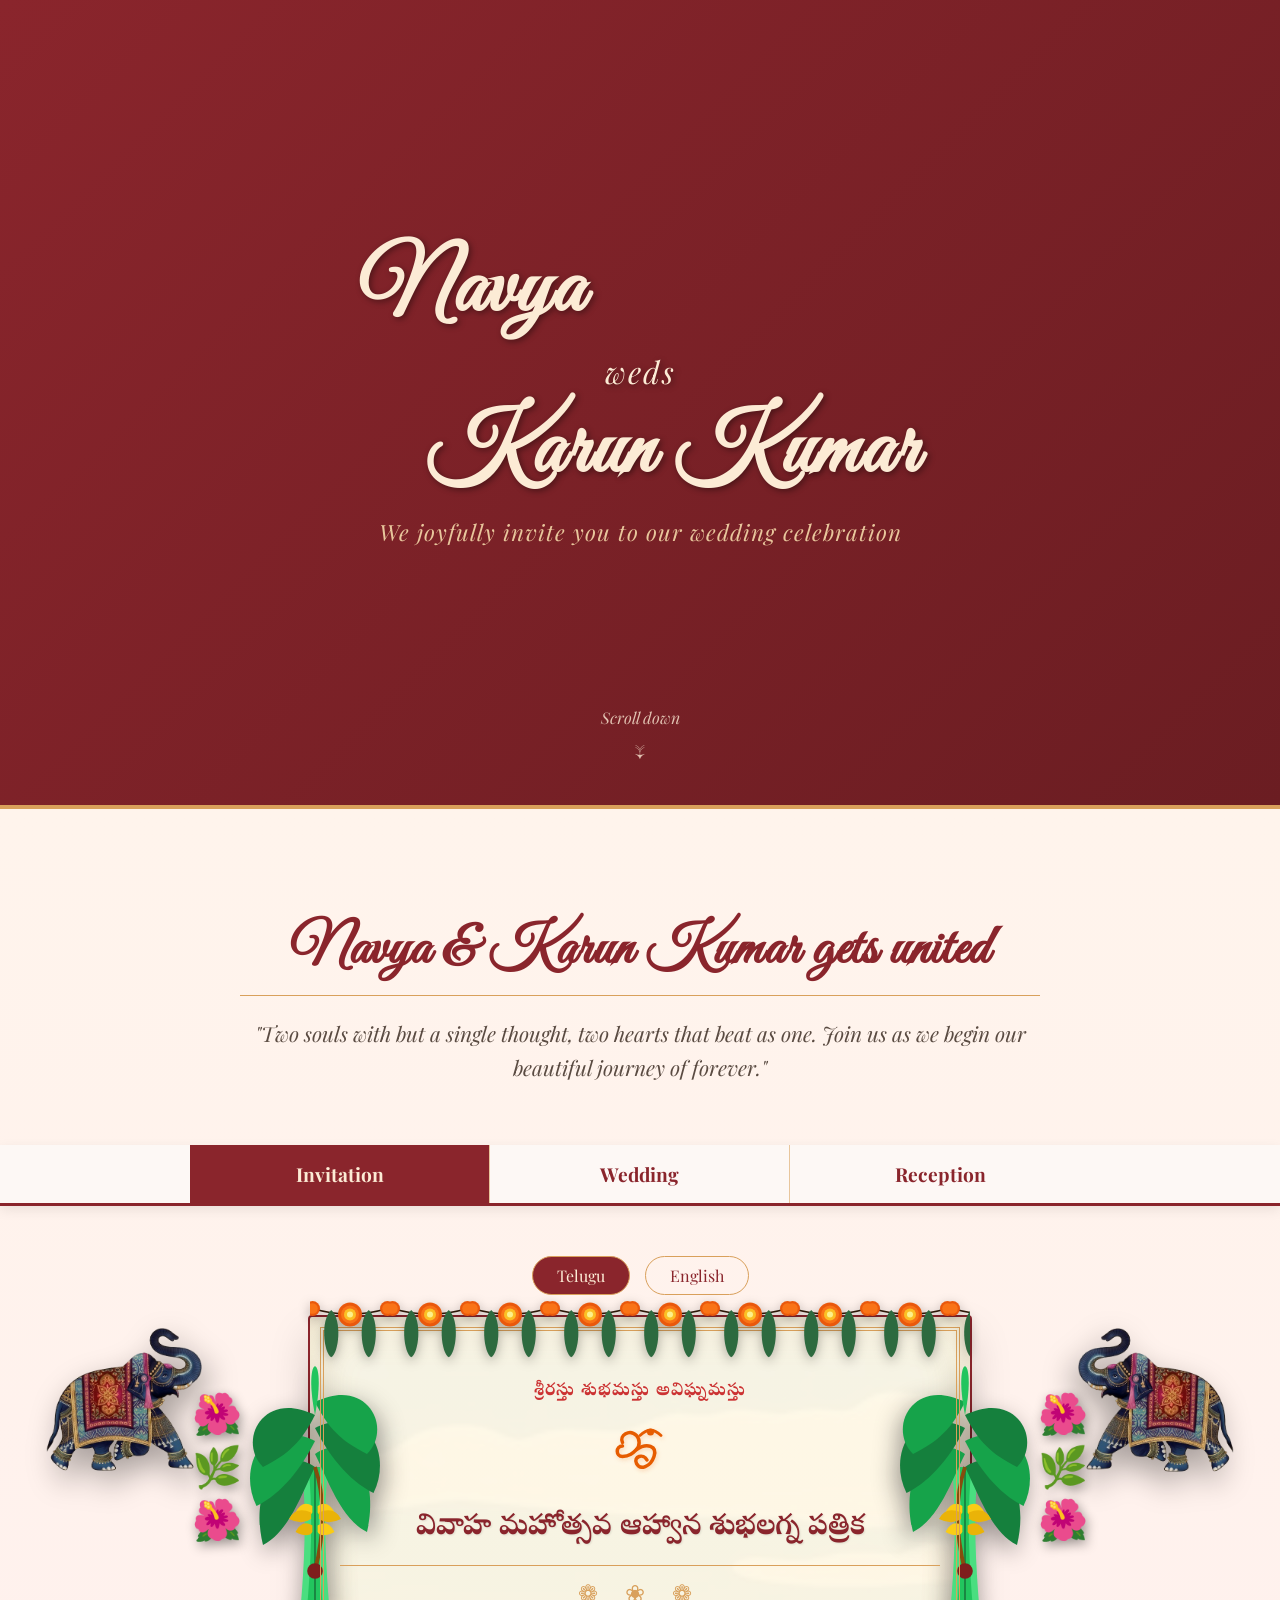
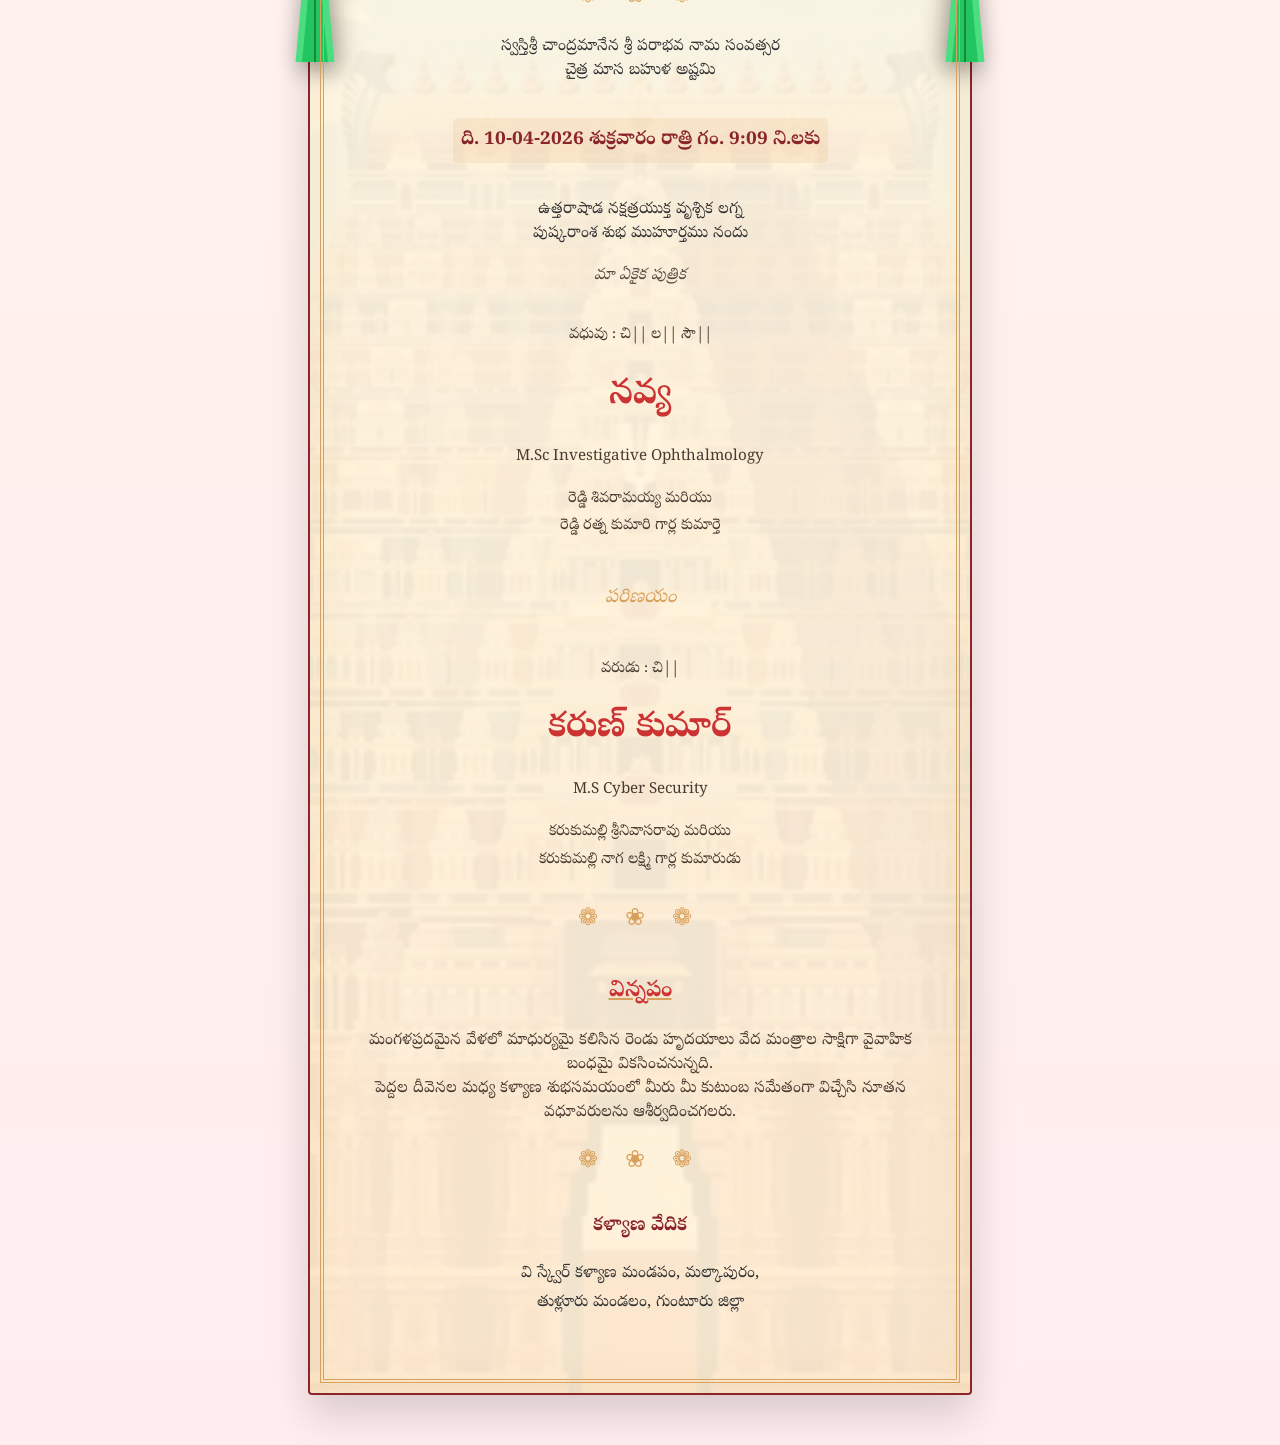
==== frontend/index.html @ eb4d1f3b "added design" ====
<!DOCTYPE html>
<html lang="en">
<head>
    <meta charset="UTF-8">
    <meta name="viewport" content="width=device-width, initial-scale=1.0">
    <title>Navya weds Karun Kumar</title>
    <!-- Importing an elegant font for the wedding theme -->
    <link href="https://fonts.googleapis.com/css2?family=Great+Vibes&family=Playfair+Display:ital,wght@0,400;0,700;1,400&family=Noto+Serif+Telugu:wght@400;700&display=swap" rel="stylesheet">
    <!-- Linking the external CSS file -->
    <link rel="stylesheet" href="style.css">
</head>
<body>

    <!-- Main Header / Invitation Landing -->
    <header class="hero">
        <h1>
            <span class="name-left">Navya</span>
            <span class="weds-text">weds</span>
            <span class="name-right">Karun Kumar</span>
        </h1>
        <p class="subtitle">We joyfully invite you to our wedding celebration</p>
        <div class="scroll-prompt">
            <p>Scroll down</p>
            <div class="arrow">↓</div>
        </div>
    </header>

    <!-- Beautiful Lines & United Section -->
    <section class="united-section">
        <h2 class="united-text">Navya & Karun Kumar gets united</h2>
        <p class="wedding-quote">"Two souls with but a single thought, two hearts that beat as one. Join us as we begin our beautiful journey of forever."</p>
    </section>

    <!-- Navigation Tabs -->
    <div class="tabs">
        <button class="tab-button active" onclick="openTab(event, 'Invitation')">Invitation</button>
        <button class="tab-button" onclick="openTab(event, 'Wedding')">Wedding</button>
        <button class="tab-button" onclick="openTab(event, 'Reception')">Reception</button>
    </div>

    <!-- 1. Invitation Tab -->
    <div id="Invitation" class="tab-content" style="display: block;">
        
        <!-- Sub-tabs for Language -->
        <div class="lang-tabs">
            <button class="lang-btn active">Telugu</button>
            <button class="lang-btn">English</button>
        </div>

        <!-- Wrapper for Sticky Elements -->
        <div class="patrika-wrapper">
            
            <!-- Left Tracking Elephant -->
            <div class="elephant-container sticky-left">
                <img src="elephant.png" class="realistic-elephant" alt="Elephant">
                <div class="poola-maala">🌺🌿🌺</div>
            </div>

        <!-- The Traditional Patrika Card -->
        <div class="details-card patrika-card">
            
            <!-- Traditional Decorations (Toranam, Arati Chettu & Elephants) -->
            <div class="toranam-garland"></div>
            <div class="banana-tree tree-left"></div>
            <div class="banana-tree tree-right"></div>

            <!-- Auspicious Header -->
            <div class="auspicious-header">
                <p class="srirastu">శ్రీరస్తు శుభమస్తు అవిఘ్నమస్తు</p>
                <!-- Ganesha shaped as Om -->
                <svg class="ganesha-om-svg" viewBox="0 0 100 100" width="70" height="70" xmlns="http://www.w3.org/2000/svg">
                    <!-- Om loops mimicking trunk and head -->
                    <path d="M 25 40 C 15 40 15 55 25 55 C 35 55 40 50 45 45 C 50 40 50 30 45 25 C 35 15 20 25 25 35" fill="none" stroke="#e65c00" stroke-width="5" stroke-linecap="round"/>
                    <path d="M 45 45 C 60 35 75 40 70 55 C 65 70 50 75 45 65 C 40 55 55 50 60 60" fill="none" stroke="#e65c00" stroke-width="5" stroke-linecap="round"/>
                    <!-- Bindu / Tilak -->
                    <circle cx="65" cy="20" r="5" fill="#e65c00"/>
                    <path d="M 50 25 C 60 15 70 15 80 25" fill="none" stroke="#e65c00" stroke-width="4" stroke-linecap="round"/>
                </svg>
            </div>

            <h2 class="patrika-title">వివాహ మహోత్సవ ఆహ్వాన శుభలగ్న పత్రిక</h2>
            
            <div class="floral-divider">❁ ❀ ❁</div>

            <!-- Date & Panchangam -->
            <div class="muhurtham-section">
                <p class="panchangam">స్వస్తిశ్రీ చాంద్రమానేన శ్రీ పరాభవ నామ సంవత్సర<br>చైత్ర మాస బహుళ అష్టమి</p>
                <p class="muhurtham-date">ది. 10-04-2026 శుక్రవారం రాత్రి గం. 9:09 ని.లకు</p>
                <p class="lagna">ఉత్తరాషాడ నక్షత్రయుక్త వృశ్చిక లగ్న<br>పుష్కరాంశ శుభ ముహూర్తము నందు</p>
            </div>

            <p class="ekaika-putrika">మా ఏకైక పుత్రిక</p>

            <!-- Bride & Groom -->
            <div class="couple-details">
                <div class="bride">
                    <p class="prefix">వధువు : చి|| ల|| సౌ||</p>
                    <h3 class="traditional-name">నవ్య</h3>
                    <p class="qualification">M.Sc Investigative Ophthalmology</p>
                    <p class="parents">రెడ్డి శివరామయ్య మరియు<br>రెడ్డి రత్న కుమారి గార్ల కుమార్తె</p>
                </div>
                
                <div class="parinayam">పరిణయం</div>

                <div class="groom">
                    <p class="prefix">వరుడు : చి||</p>
                    <h3 class="traditional-name">కరుణ్ కుమార్</h3>
                    <p class="qualification">M.S Cyber Security</p>
                    <p class="parents">కరుకుమల్లి శ్రీనివాసరావు మరియు<br>కరుకుమల్లి నాగ లక్ష్మి గార్ల కుమారుడు</p>
                </div>
            </div>

            <div class="floral-divider">❁ ❀ ❁</div>

            <!-- Vinnapam -->
            <div class="vinnapam-section">
                <h4 class="vinnapam-title">విన్నపం</h4>
                <p class="vinnapam-text">మంగళప్రదమైన వేళలో మాధుర్యమై కలిసిన రెండు హృదయాలు వేద మంత్రాల సాక్షిగా వైవాహిక బంధమై వికసించనున్నది.<br>పెద్దల దీవెనల మధ్య కళ్యాణ శుభసమయంలో మీరు మీ కుటుంబ సమేతంగా విచ్చేసి నూతన వధూవరులను ఆశీర్వదించగలరు.</p>
            </div>

            <div class="floral-divider">❁ ❀ ❁</div>

            <!-- Venue -->
            <div class="venue-section">
                <h4>కళ్యాణ వేదిక</h4>
                <p>వి స్క్వేర్ కళ్యాణ మండపం, మల్కాపురం,<br>తుళ్లూరు మండలం, గుంటూరు జిల్లా</p>
            </div>

        </div>

            <!-- Right Tracking Elephant -->
            <div class="elephant-container sticky-right">
                <img src="elephant.png" class="realistic-elephant" alt="Elephant">
                <div class="poola-maala">🌺🌿🌺</div>
            </div>

        </div>
    </div>

    <!-- 2. Wedding Tab -->
    <div id="Wedding" class="tab-content">
        <div class="details-card">
            <h2>Wedding Ceremony</h2>
            <p><strong>Date:</strong> Friday, October 24th, 2026</p>
            <p><strong>Time:</strong> 10:00 AM Onwards</p>
            <p><strong>Venue:</strong> The Grand Palace Gardens</p>
            <p><strong>Address:</strong> 123 Wedding Boulevard, Celebration City</p>
        </div>
    </div>

    <!-- 3. Reception Tab -->
    <div id="Reception" class="tab-content">
        <div class="details-card">
            <h2>Wedding Reception</h2>
            <p><strong>Date:</strong> Saturday, October 25th, 2026</p>
            <p><strong>Time:</strong> 7:00 PM to Midnight</p>
            <p><strong>Venue:</strong> Royal Banquet Hall</p>
            <p><strong>Address:</strong> 456 Evening Avenue, Celebration City</p>
        </div>
    </div>

    <!-- Linking the external JavaScript file -->
    <script src="script.js"></script>
</body>
</html>
---- frontend/style.css ----
/* Base Styles */
body {
    font-family: 'Playfair Display', serif;
    margin: 0;
    padding: 0;
    /* Soft, elegant pastel gradient overlay for a premium invitation look */
    background: linear-gradient(rgba(255, 246, 233, 0.92), rgba(255, 235, 238, 0.92)), url('https://images.unsplash.com/photo-1522383225653-ed111181a951?ixlib=rb-4.0.3&auto=format&fit=crop&w=1920&q=80') no-repeat center center fixed;
    background-size: cover;
    color: #333;
    text-align: center;
    overflow-x: hidden; /* Prevents scrollbars from the decorative leaves */
}

/* Header / Hero Section */
header.hero {
    /* Soft Burgundy gradient for a premium Kumkum feel */
    background: linear-gradient(135deg, #8a252c, #6b1d22);
    border-bottom: 4px solid #d9a05b; /* Elegant Gold/Pasupu */
    min-height: 85vh; /* Makes the header take up most of the screen */
    display: flex;
    flex-direction: column;
    justify-content: center;
    align-items: center;
    padding: 20px;
    position: relative;
}
h1 {
    font-family: 'Great Vibes', cursive;
    font-size: 5.5em; /* Increased size to suit the cursive font */
    margin: 0;
    color: #fcebd5; /* Soft Champagne Gold */
    letter-spacing: 2px;
    text-shadow: 2px 2px 6px rgba(0,0,0,0.4);
    display: flex;
    flex-direction: column;
    width: 100%;
    max-width: 700px; /* Constrains the cascade width */
}
.name-left {
    align-self: flex-start;
    padding-left: 10%;
}
.weds-text {
    align-self: center;
    font-family: 'Playfair Display', serif; /* Keeps the "weds" in contrasting serif */
    font-size: 0.35em; /* Decreases the size */
    font-style: italic; /* Adds a nice elegant slant */
    font-weight: 400; /* Makes it a bit thinner */
    margin: 5px 0; /* Elegant spacing above and below */
    letter-spacing: 2px;
}
.name-right {
    align-self: flex-end;
    padding-right: 10%;
}
.subtitle {
    font-size: 1.4em;
    color: #e8c69c;
    margin-top: 10px;
    font-style: italic;
    letter-spacing: 1px;
}

/* Scroll Prompt */
.scroll-prompt {
    position: absolute;
    bottom: 40px;
    color: #fcebd5;
    animation: bounce 2s infinite;
    opacity: 0.8;
}
.scroll-prompt p {
    margin: 0 0 5px 0;
    font-size: 1em;
    font-style: italic;
}
.scroll-prompt .arrow {
    font-size: 1.5em;
}
@keyframes bounce {
    0%, 20%, 50%, 80%, 100% { transform: translateY(0); }
    40% { transform: translateY(-10px); }
    60% { transform: translateY(-5px); }
}

/* United Section & Quotes */
.united-section {
    padding: 60px 20px 40px;
    max-width: 800px;
    margin: 0 auto;
}
.united-text {
    font-family: 'Great Vibes', cursive;
    font-size: 3.5em;
    color: #8a252c; /* Soft Burgundy */
    margin-bottom: 15px;
    letter-spacing: 1px;
}
.wedding-quote {
    font-size: 1.3em;
    color: #5a4b42;
    font-style: italic;
    line-height: 1.6;
}

/* Tab Navigation Styles */
.tabs {
    display: flex;
    justify-content: center;
    background-color: #fdf8f5; /* Warm Ivory */
    border-bottom: 3px solid #8a252c; /* Soft Burgundy */
    box-shadow: 0 4px 12px rgba(0,0,0,0.08);
    position: sticky;
    top: 0;
    z-index: 100;
}
.tab-button {
    flex: 1; /* Makes tabs sit evenly side-by-side */
    max-width: 300px;
    background-color: inherit;
    border: none;
    border-right: 1px solid #e8c69c;
    outline: none;
    cursor: pointer;
    padding: 16px 32px;
    transition: background-color 0.3s, color 0.3s;
    font-size: 1.2em;
    font-family: 'Playfair Display', serif;
    color: #8a252c;
    font-weight: bold;
}
.tab-button:last-child {
    border-right: none;
}
.tab-button:hover:not(.active) {
    background-color: #faeedf; /* Soft Champagne hover */
}
.tab-button.active {
    background-color: #8a252c; /* Soft Burgundy */
    color: #fcebd5;
}

/* Tab Content Styles */
.tab-content {
    display: none; /* Hidden by default */
    padding: 50px 20px;
    animation: fadeEffect 0.8s; /* Smooth fade in */
}
@keyframes fadeEffect {
    from {opacity: 0; transform: translateY(10px);}
    to {opacity: 1; transform: translateY(0);}
}

/* Details Card */
.details-card {
    background: rgba(255, 255, 255, 0.92); /* Slightly transparent */
    max-width: 600px;
    margin: 0 auto;
    padding: 40px;
    border-radius: 12px;
    border: 1px solid #d9a05b; /* Elegant Gold border */
    box-shadow: 0 8px 24px rgba(138, 37, 44, 0.15);
    line-height: 1.8;
}
h2 {
    color: #8a252c;
    font-size: 2em;
    margin-bottom: 20px;
    border-bottom: 1px solid #d9a05b;
    padding-bottom: 10px;
}

/* --- TRADITIONAL INVITATION STYLES --- */

/* Language Switcher inside Invitation Tab */
.lang-tabs {
    display: flex;
    justify-content: center;
    gap: 15px;
    margin-bottom: 20px;
}
.lang-btn {
    background: transparent;
    border: 1px solid #d9a05b;
    color: #8a252c;
    padding: 8px 24px;
    border-radius: 20px;
    font-family: 'Playfair Display', serif;
    font-size: 1em;
    cursor: pointer;
    transition: all 0.3s ease;
}
.lang-btn.active, .lang-btn:hover {
    background: #8a252c;
    color: #fcebd5;
}

/* Wrapper to keep elephants with Patrika */
.patrika-wrapper {
    display: flex;
    justify-content: center;
    align-items: flex-start;
    position: relative;
    gap: 10px;
}

/* Traditional Patrika Card */
.patrika-card {
    /* Soft golden yellow + mandala texture */
    background: 
        linear-gradient(rgba(255, 248, 231, 0.94), rgba(255, 242, 217, 0.94)),
        url('https://www.transparenttextures.com/patterns/arabesque.png');
    background-size: cover, auto;
    font-family: 'Noto Serif Telugu', serif;
    border-radius: 4px;
    border: 2px solid #8a252c; /* Outer Kumkum border */
    outline: 4px double #d9a05b; /* Inner traditional golden double border */
    outline-offset: -16px; /* Pushes the outline inside the card */
    padding: 60px 30px;
    box-shadow: 0 20px 40px rgba(0,0,0,0.15), inset 0 0 50px rgba(217, 160, 91, 0.2); /* Creates a thick paper effect */
    max-width: 600px;
    position: relative;
    z-index: 1; /* Creates a stacking context for the decorations */
}

/* Distinct Tirupati Gopuram Watermark */
.patrika-card::before {
    content: "";
    position: absolute;
    top: 0; left: 0; right: 0; bottom: 0;
    /* Real Photorealistic Gopuram Watermark */
    background: url('sri-ranganatha-swamy-temple-srirangam-600nw-2559794751.jpg') center center no-repeat;
    background-size: cover;
    opacity: 0.08; /* Reduced opacity for a softer, cleaner watermark */
    mix-blend-mode: multiply; /* Blends the image naturally into the golden card */
    z-index: -1; /* Puts the Gopuram exactly behind the text */
    pointer-events: none;
    border-radius: 4px; /* Matches the card borders */
}

.auspicious-header {
    display: flex;
    flex-direction: column;
    align-items: center;
    gap: 10px; /* Reduced gap */
    color: #cc3333; /* Vermilion / Kumkum */
    margin-bottom: 15px; /* Reduced margin */
}
.srirastu {
    font-weight: bold;
    font-size: 1.1em;
    letter-spacing: 1px;
    margin: 0;
}
.ganesha-om-svg {
    display: block;
    filter: drop-shadow(1px 2px 2px rgba(230, 92, 0, 0.2));
}

.patrika-title {
    color: #8a252c;
    font-size: 1.8em;
    margin: 10px 0; /* Tightened spacing */
    text-shadow: 1px 1px 2px rgba(0,0,0,0.1);
}

.floral-divider {
    color: #d9a05b;
    font-size: 1.5em;
    margin: 10px 0; /* Tightened spacing */
    letter-spacing: 10px;
}

.muhurtham-section {
    margin: 15px 0; /* Reduced margin */
    line-height: 1.5; /* Reduced line-height for tighter sentences */
}
.muhurtham-date {
    color: #8a252c;
    font-weight: bold;
    font-size: 1.2em;
    background: rgba(217, 160, 91, 0.15);
    padding: 8px;
    border-radius: 5px;
    display: inline-block;
}

.ekaika-putrika {
    font-style: italic;
    color: #5a4b42;
    margin-top: 15px; /* Reduced margin */
}

.traditional-name {
    font-family: 'Noto Serif Telugu', serif;
    font-weight: 700;
    font-size: 2.2em; /* Decreased size */
    color: #cc3333; /* Kumkum Red */
    margin: 5px 0;
}

.prefix, .qualification, .parents {
    font-size: 0.95em;
    color: #4a3b32;
}

.parinayam {
    font-style: italic;
    color: #d9a05b;
    margin: 10px 0; /* Reduced margin */
    font-size: 1.2em;
}

.couple-details {
    display: flex;
    flex-direction: column;
    align-items: center;
    gap: 15px; /* Reduced gap between bride and groom sections */
    margin: 10px 0; /* Reduced margin */
}

.vinnapam-title {
    color: #cc3333;
    font-size: 1.4em;
    margin-bottom: 10px;
    text-decoration: underline;
    text-decoration-color: #d9a05b;
}
.vinnapam-text {
    color: #4a3b32;
    line-height: 1.5; /* Reduced line height for text paragraph */
    padding: 0 20px;
}

.venue-section h4 {
    color: #8a252c;
    font-size: 1.2em;
    margin-bottom: 5px;
}

/* --- TRADITIONAL DECORATIONS (Toranam, Banana Stems & Elephants) --- */

.toranam-garland {
    position: absolute;
    top: -16px; /* Sits exactly over the top gold border */
    left: 0;
    width: 100%;
    height: 60px;
    /* Pure CSS SVG Toranam: Marigold (Banthi) & Mango Leaves (Maamidi aaku) */
    background-image: url('data:image/svg+xml;utf8,<svg xmlns="http://www.w3.org/2000/svg" viewBox="0 0 100 80"><path d="M0,10 Q50,25 100,10" fill="none" stroke="%232d1606" stroke-width="2"/><path d="M25,12 C40,25 35,70 25,75 C15,70 10,25 25,12 Z" fill="%232d6a3f"/><path d="M75,12 C90,25 85,70 75,75 C65,70 60,25 75,12 Z" fill="%232d6a3f"/><circle cx="50" cy="18" r="16" fill="%23ea580c"/><circle cx="50" cy="18" r="12" fill="%23f97316"/><circle cx="50" cy="18" r="8" fill="%23fbbf24"/><circle cx="50" cy="18" r="4" fill="%23fef08a"/><circle cx="0" cy="10" r="10" fill="%23ea580c"/><circle cx="0" cy="10" r="7" fill="%23f97316"/><circle cx="100" cy="10" r="10" fill="%23ea580c"/><circle cx="100" cy="10" r="7" fill="%23f97316"/></svg>');
    background-repeat: repeat-x;
    background-size: 80px 60px;
    z-index: 10;
    filter: drop-shadow(0 4px 6px rgba(0,0,0,0.3)); /* Casts a shadow onto the card */
}

.banana-tree {
    position: absolute;
    top: 20px;
    width: 130px;
    height: 380px;
    /* Pure CSS Stylized Arati Chettu (Banana Stem, Leaves & Fruits) */
    background-image: url('data:image/svg+xml;utf8,<svg xmlns="http://www.w3.org/2000/svg" viewBox="0 0 100 250"><path d="M40 100 C45 150 40 200 35 250 L65 250 C60 200 55 150 60 100 Z" fill="%234ade80"/><path d="M45 100 C50 150 45 200 40 250 L60 250 C55 200 50 150 55 100 Z" fill="%2322c55e"/><path d="M50 100 L50 250" stroke="%23166534" stroke-width="1"/><path d="M50 100 C20 80 0 120 10 160 C30 150 40 120 50 100 Z" fill="%2315803d"/><path d="M50 80 C10 60 -10 100 5 130 C25 120 40 100 50 80 Z" fill="%2316a34a"/><path d="M50 60 C10 40 -10 80 10 100 C30 90 40 80 50 60 Z" fill="%2315803d"/><path d="M50 90 C80 70 100 110 90 150 C70 140 60 110 50 90 Z" fill="%2316a34a"/><path d="M50 70 C90 50 110 90 95 120 C75 110 60 90 50 70 Z" fill="%2315803d"/><path d="M50 50 C90 30 110 70 90 90 C70 80 60 70 50 50 Z" fill="%2316a34a"/><path d="M50 60 C40 10 60 10 50 60 Z" fill="%2322c55e"/><path d="M50 100 C60 130 55 160 50 180" stroke="%23854d0e" stroke-width="3" fill="none"/><circle cx="50" cy="180" r="6" fill="%237f1d1d"/><path d="M52 130 Q60 125 65 135 Q55 140 52 135 Z" fill="%23facc15"/><path d="M53 135 Q65 130 70 140 Q60 145 53 140 Z" fill="%23eab308"/><path d="M48 130 Q40 125 35 135 Q45 140 48 135 Z" fill="%23facc15"/><path d="M47 135 Q35 130 30 140 Q40 145 47 140 Z" fill="%23eab308"/><path d="M52 145 Q60 140 65 150 Q55 155 52 150 Z" fill="%23facc15"/><path d="M48 145 Q40 140 35 150 Q45 155 48 150 Z" fill="%23eab308"/></svg>');
    background-size: contain;
    background-repeat: no-repeat;
    z-index: -1; /* Puts the stems strictly behind the card */
    filter: drop-shadow(4px 8px 12px rgba(0,0,0,0.4));
}

.tree-left {
    left: -60px;
}
.tree-right {
    right: -60px;
    transform: scaleX(-1); /* Flips the right stem */
}

/* Realistic Tracking Elephants */
.elephant-container {
    position: sticky;
    top: 40vh; /* Sticks near the middle of the screen */
    width: 220px; /* Fixed width */
    z-index: 10;
}
.sticky-left {
    margin-right: -40px; /* Overlaps elephant trunk onto the card slightly */
}
.sticky-right {
    margin-left: -40px;
}

.realistic-elephant {
    width: 100%;
    height: auto;
    /* Enhances photorealism and lighting for transparent PNGs */
    filter: drop-shadow(6px 12px 15px rgba(0,0,0,0.35)) contrast(1.1) brightness(0.95);
}
.sticky-right .realistic-elephant {
    transform: scaleX(-1); /* Flips the image to face the card */
}

.poola-maala {
    position: absolute;
    top: 42%; /* Adjusted to match the trunk correctly */
    left: 78%;
    font-size: 2.5rem; /* Switched to rem so it's a stable size */
    filter: drop-shadow(2px 4px 6px rgba(0,0,0,0.4));
    animation: sway 2.5s ease-in-out infinite alternate;
    transform-origin: top center;
}
.sticky-right .poola-maala {
    left: auto;
    right: 78%; /* Mirror position for the flipped elephant */
}
@keyframes sway {
    0% { transform: rotate(5deg); }
    100% { transform: rotate(-5deg); }
}

/* Shrink decorations on mobile phones so it doesn't look messy */
@media (max-width: 768px) {
    .banana-tree { width: 80px; height: 250px; }
    .tree-left { left: -25px; }
    .tree-right { right: -25px; }
    
    /* Hide tracking elephants on phones so they don't squash the text */
    .elephant-container { display: none; }
}
@media (max-width: 1100px) {
    .elephant-container { width: 140px; }
    .poola-maala { font-size: 1.5rem; }
}
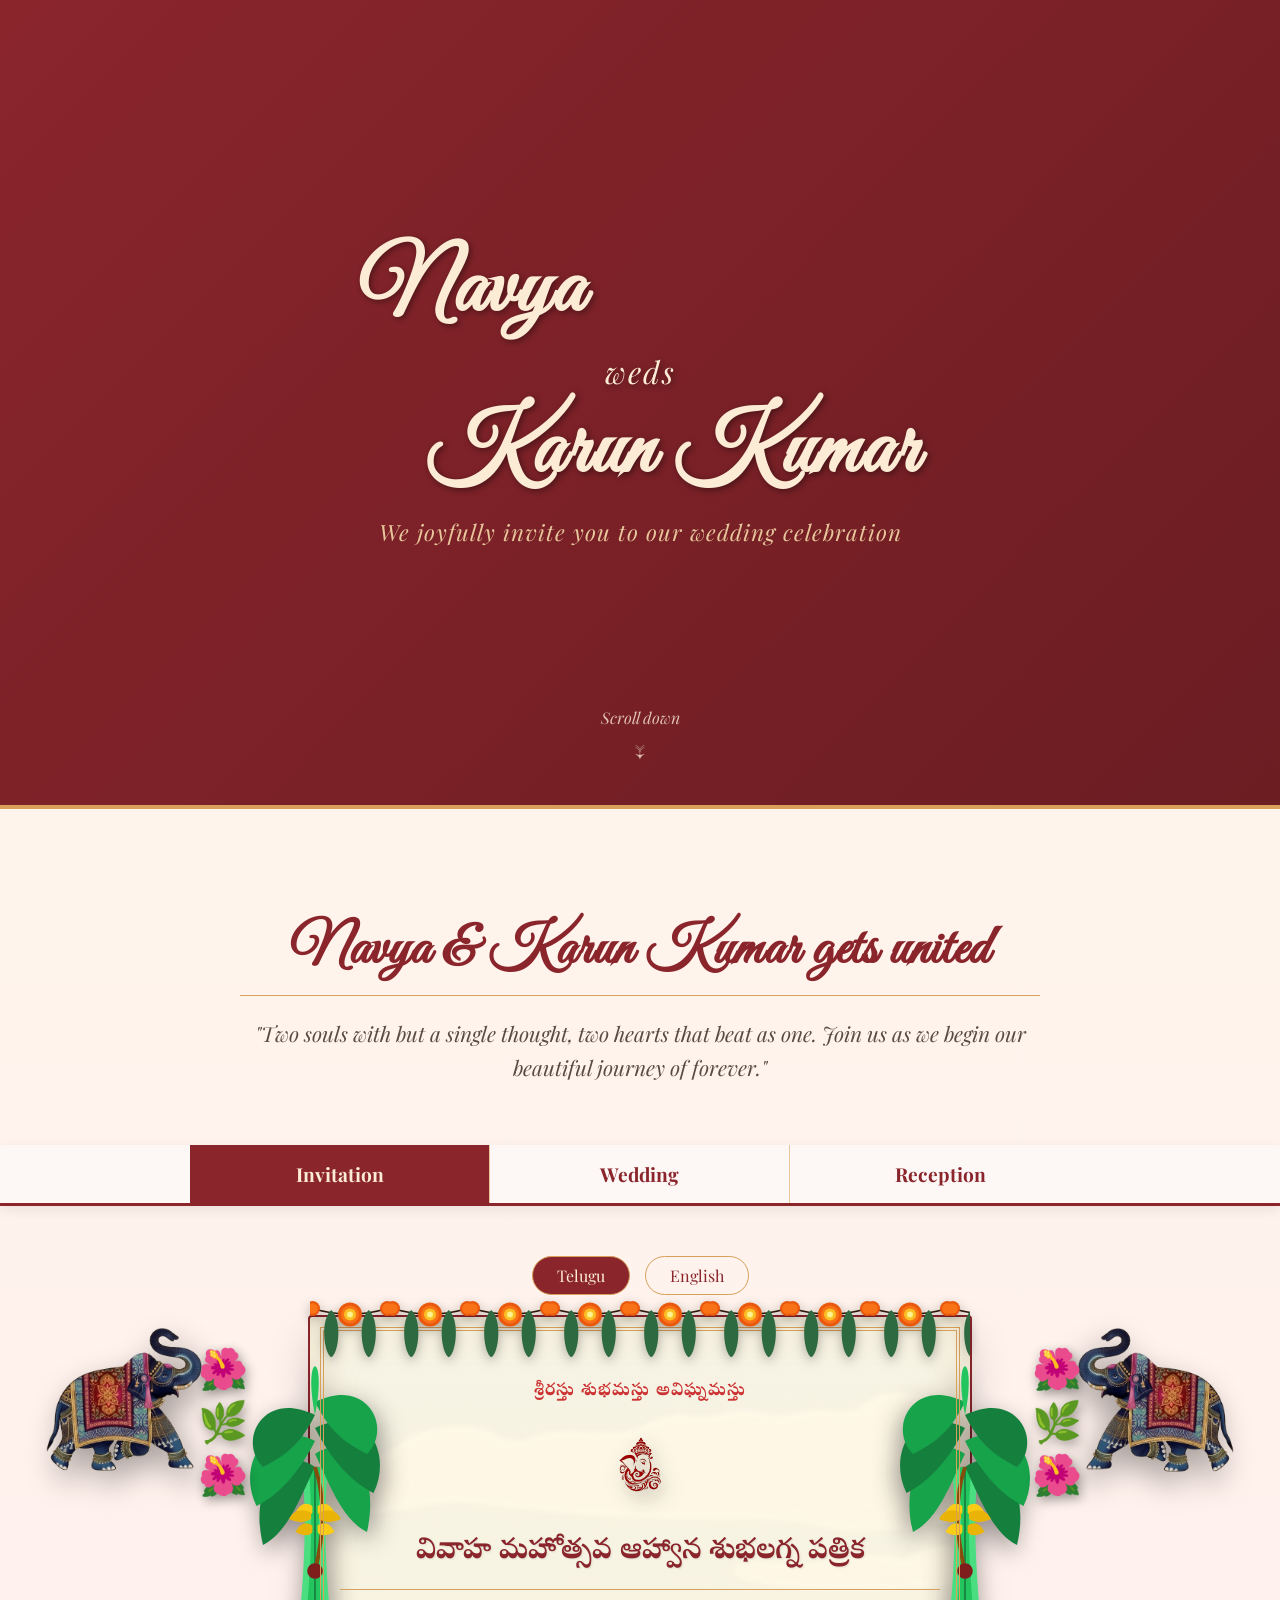
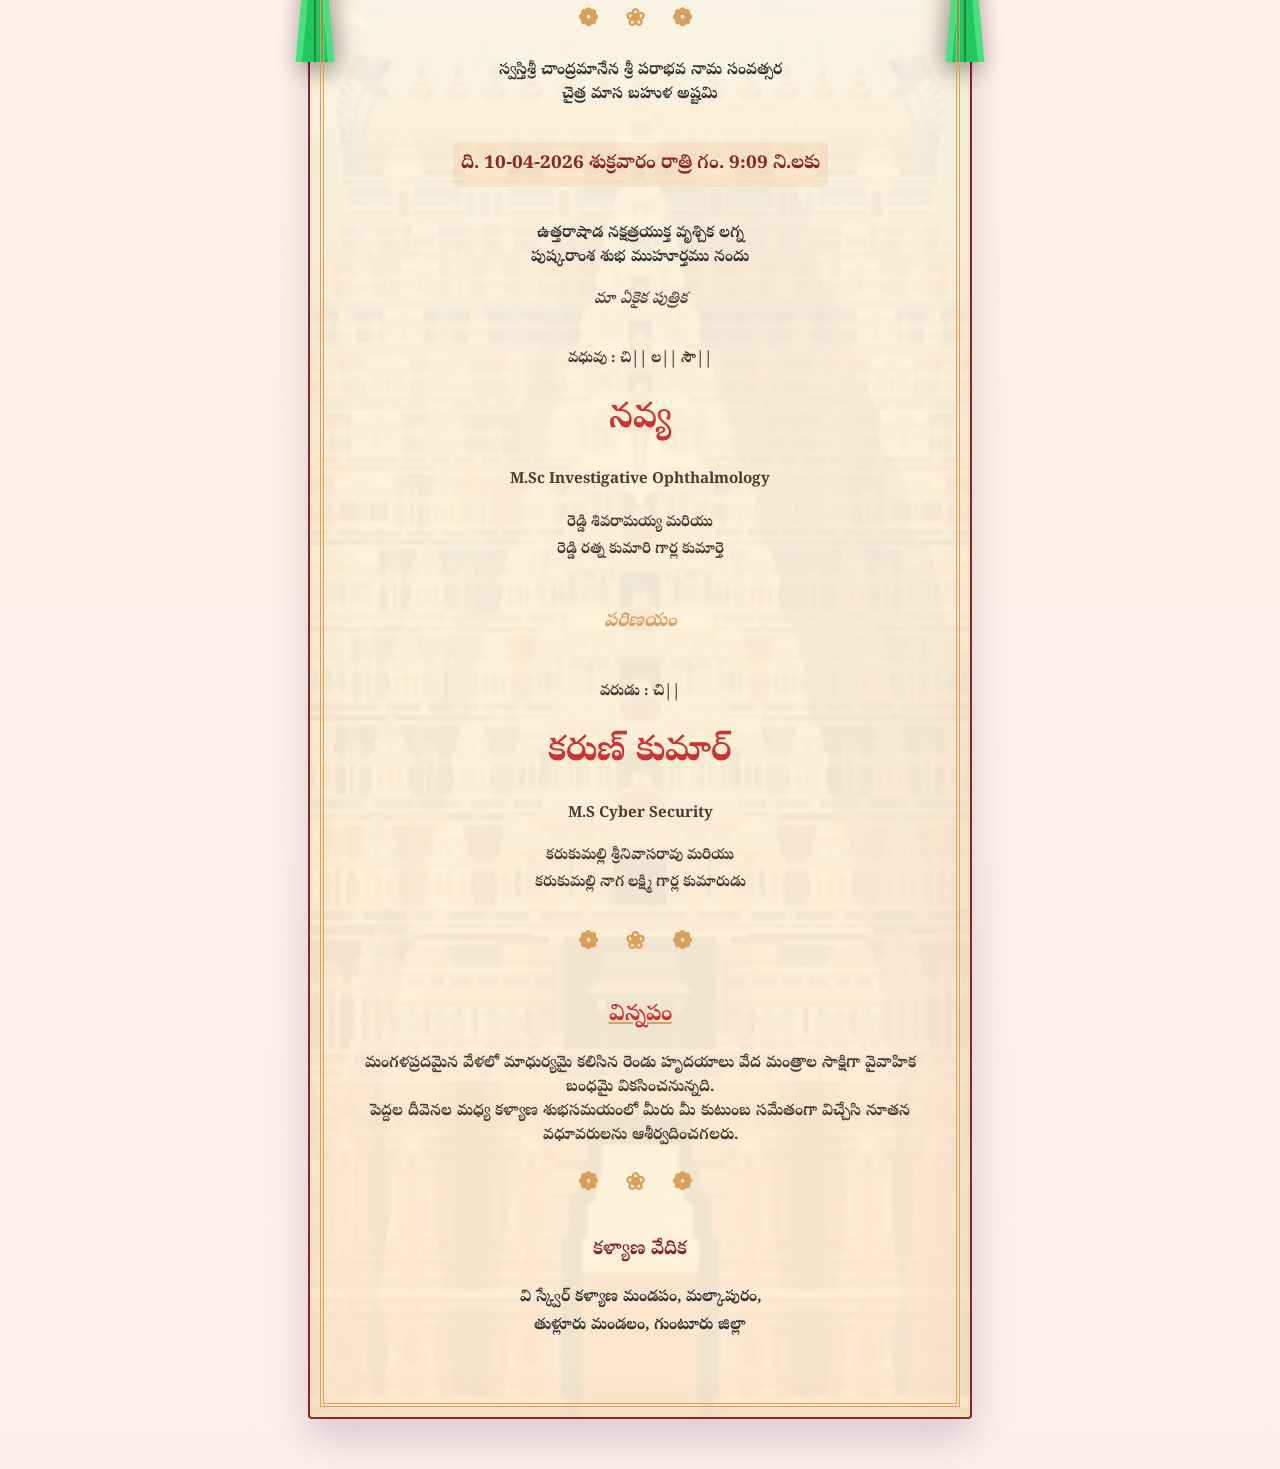
==== commit c1e8bbe6: "images added" ====
--- a/frontend/index.html
+++ b/frontend/index.html
@@ -67,15 +67,8 @@
             <!-- Auspicious Header -->
             <div class="auspicious-header">
                 <p class="srirastu">శ్రీరస్తు శుభమస్తు అవిఘ్నమస్తు</p>
-                <!-- Ganesha shaped as Om -->
-                <svg class="ganesha-om-svg" viewBox="0 0 100 100" width="70" height="70" xmlns="http://www.w3.org/2000/svg">
-                    <!-- Om loops mimicking trunk and head -->
-                    <path d="M 25 40 C 15 40 15 55 25 55 C 35 55 40 50 45 45 C 50 40 50 30 45 25 C 35 15 20 25 25 35" fill="none" stroke="#e65c00" stroke-width="5" stroke-linecap="round"/>
-                    <path d="M 45 45 C 60 35 75 40 70 55 C 65 70 50 75 45 65 C 40 55 55 50 60 60" fill="none" stroke="#e65c00" stroke-width="5" stroke-linecap="round"/>
-                    <!-- Bindu / Tilak -->
-                    <circle cx="65" cy="20" r="5" fill="#e65c00"/>
-                    <path d="M 50 25 C 60 15 70 15 80 25" fill="none" stroke="#e65c00" stroke-width="4" stroke-linecap="round"/>
-                </svg>
+                <!-- Traditional Ganesha Image -->
+                <img src="ganesha.png" class="ganesha-icon" alt="Lord Ganesha">
             </div>
 
             <h2 class="patrika-title">వివాహ మహోత్సవ ఆహ్వాన శుభలగ్న పత్రిక</h2>
--- a/frontend/style.css
+++ b/frontend/style.css
@@ -212,6 +212,7 @@
         url('https://www.transparenttextures.com/patterns/arabesque.png');
     background-size: cover, auto;
     font-family: 'Noto Serif Telugu', serif;
+    font-weight: bold; /* Makes all text in the invitation bold and highly legible */
     border-radius: 4px;
     border: 2px solid #8a252c; /* Outer Kumkum border */
     outline: 4px double #d9a05b; /* Inner traditional golden double border */
@@ -252,9 +253,12 @@
     letter-spacing: 1px;
     margin: 0;
 }
-.ganesha-om-svg {
-    display: block;
-    filter: drop-shadow(1px 2px 2px rgba(230, 92, 0, 0.2));
+.ganesha-icon {
+    width: 110px; /* Increased size to show the beautiful details */
+    height: auto;
+    /* Advanced photorealistic lighting and shadow to match the elephants */
+    filter: drop-shadow(4px 8px 10px rgba(0,0,0,0.35)) contrast(1.1) brightness(1.05);
+    margin-top: 5px;
 }
 
 .patrika-title {
@@ -401,8 +405,8 @@
 
 .poola-maala {
     position: absolute;
-    top: 42%; /* Adjusted to match the trunk correctly */
-    left: 78%;
+    top: 15%; /* Moved much higher to match the raised trunk */
+    left: 81%; /* Shifted right to hang perfectly from the tip */
     font-size: 2.5rem; /* Switched to rem so it's a stable size */
     filter: drop-shadow(2px 4px 6px rgba(0,0,0,0.4));
     animation: sway 2.5s ease-in-out infinite alternate;
@@ -410,7 +414,7 @@
 }
 .sticky-right .poola-maala {
     left: auto;
-    right: 78%; /* Mirror position for the flipped elephant */
+    right: 81%; /* Mirror position for the flipped elephant */
 }
 @keyframes sway {
     0% { transform: rotate(5deg); }
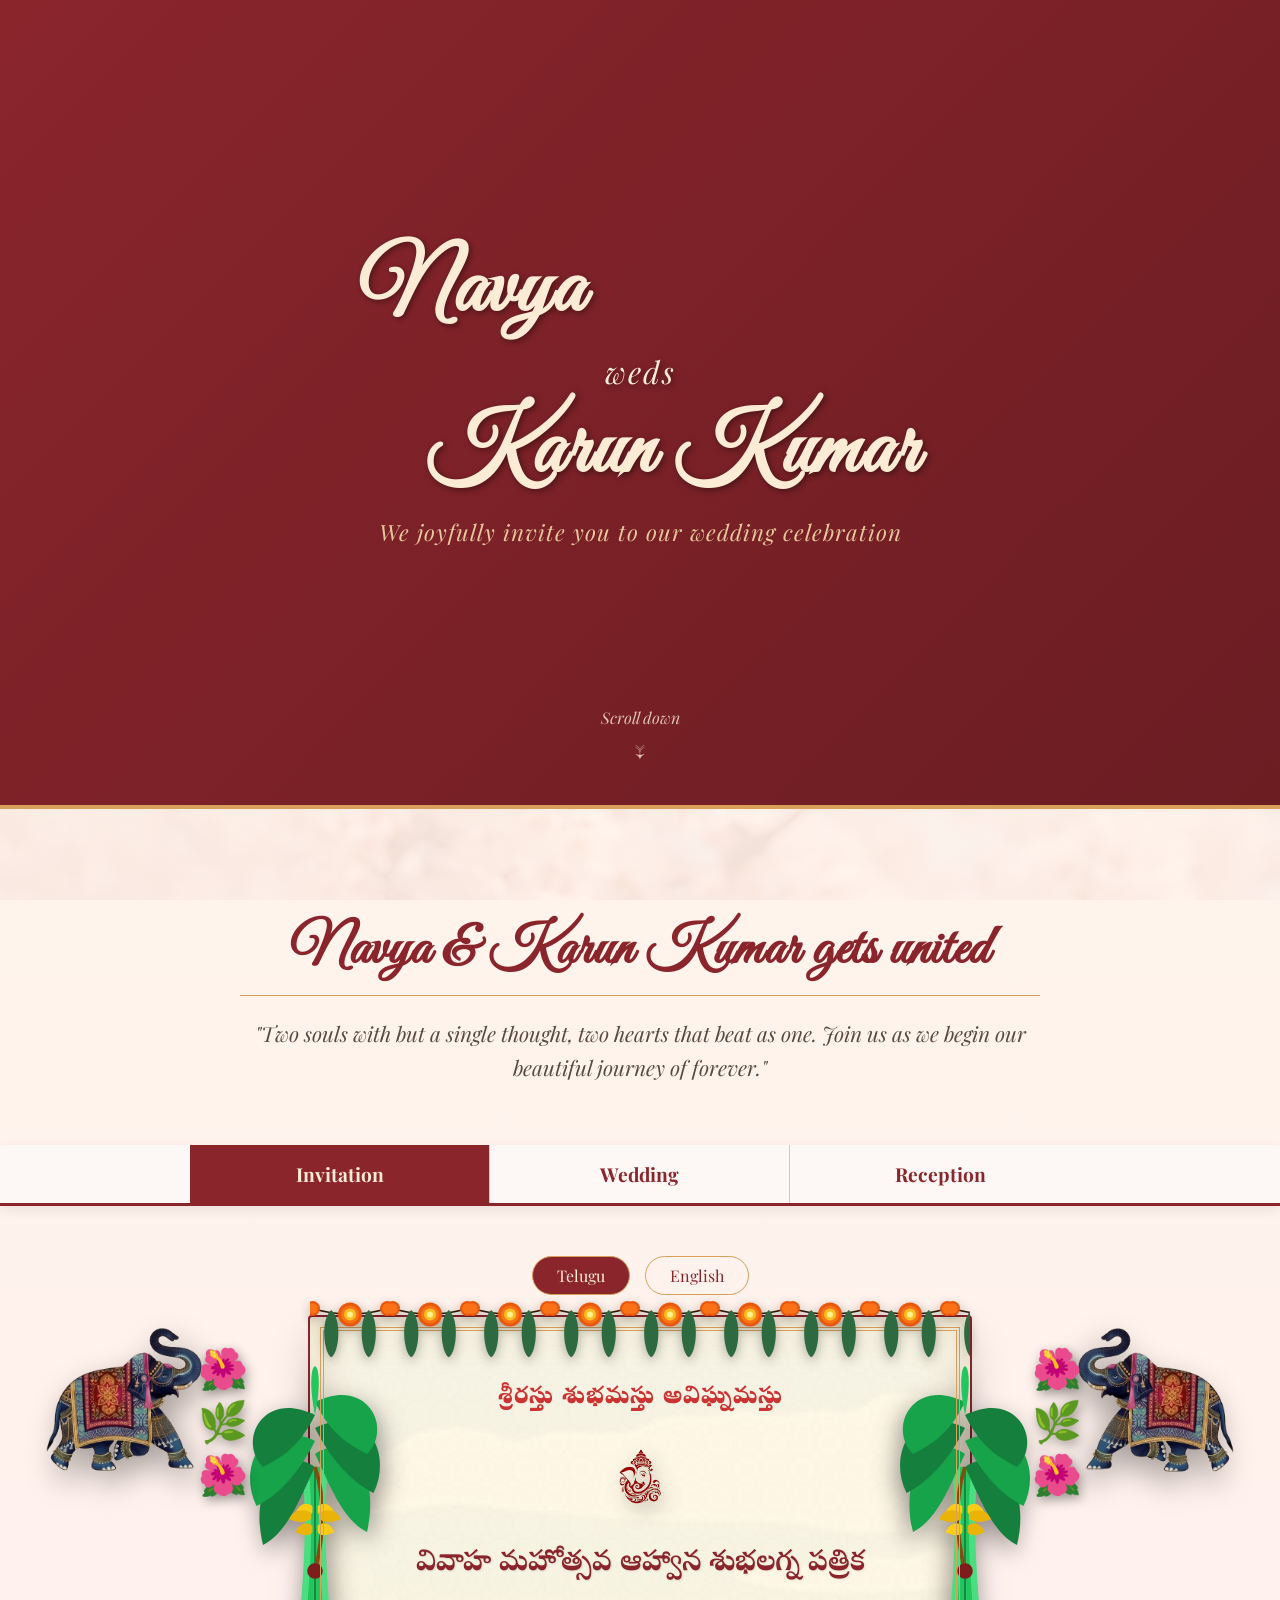
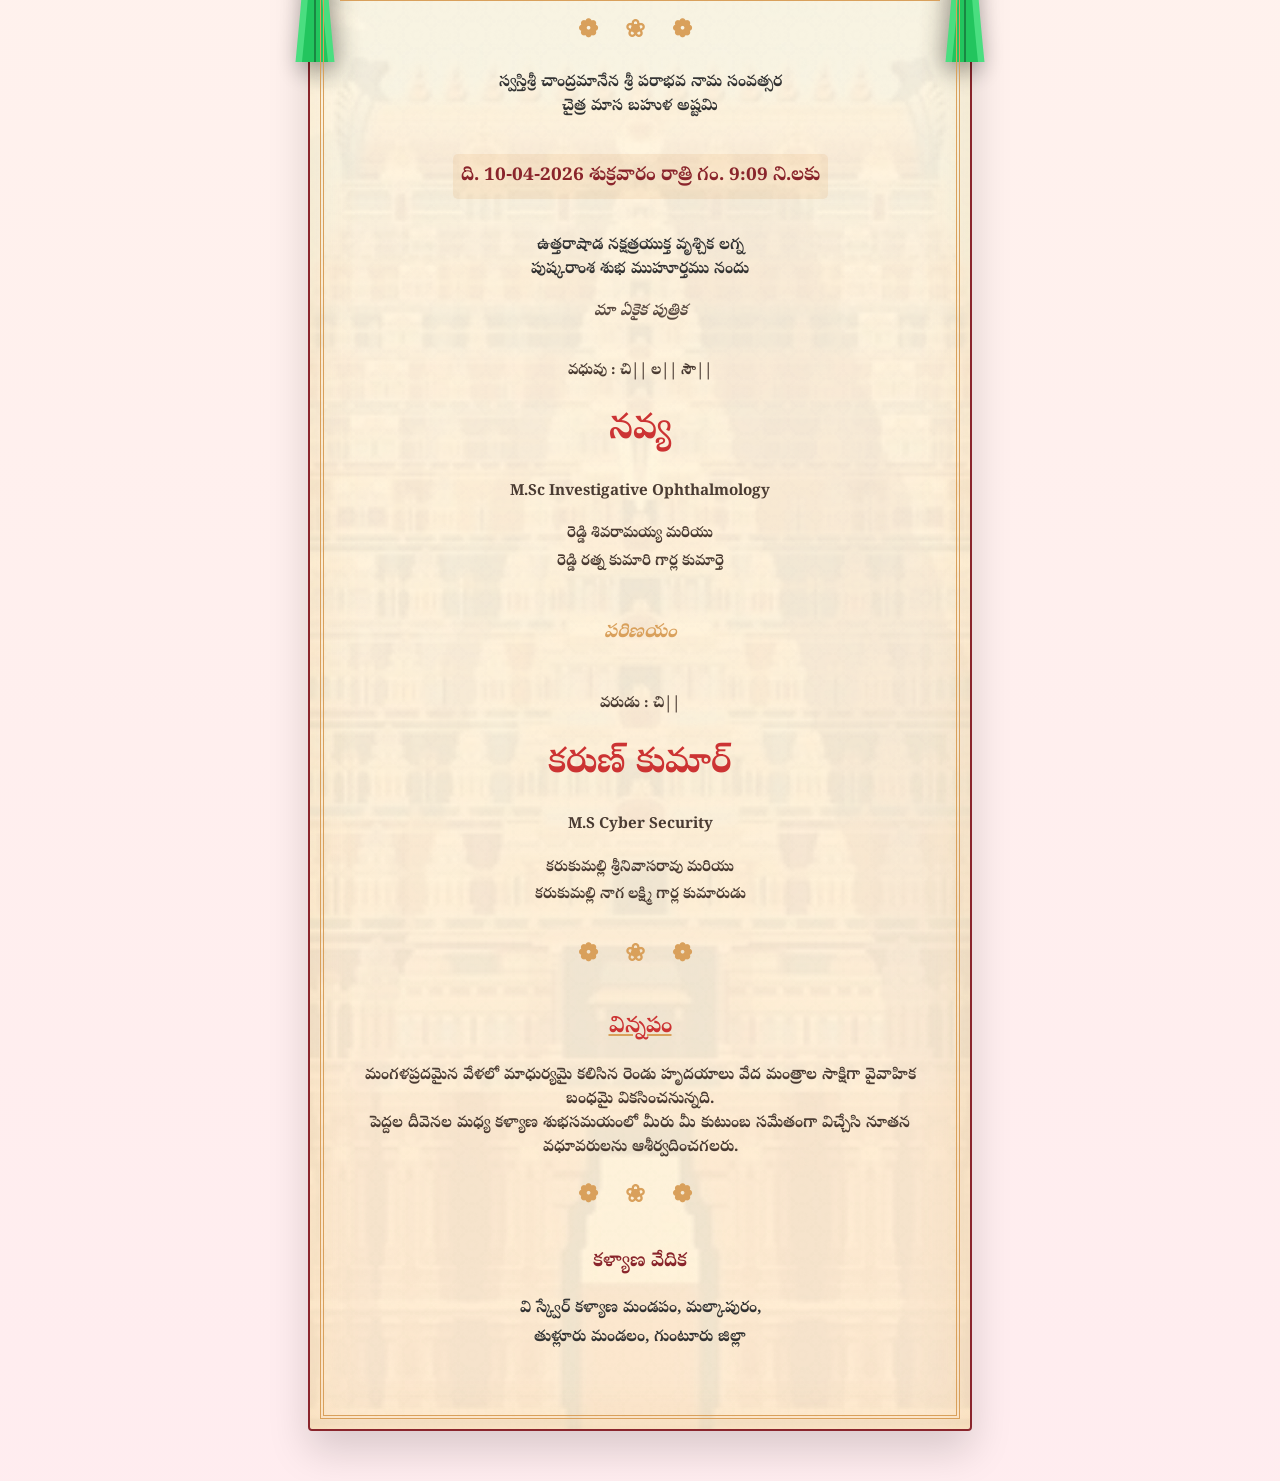
==== commit 3a54a3b0: "invitaion final" ====
--- a/frontend/index.html
+++ b/frontend/index.html
@@ -43,8 +43,8 @@
         
         <!-- Sub-tabs for Language -->
         <div class="lang-tabs">
-            <button class="lang-btn active">Telugu</button>
-            <button class="lang-btn">English</button>
+            <button class="lang-btn active" onclick="switchLanguage('te')">Telugu</button>
+            <button class="lang-btn" onclick="switchLanguage('en')">English</button>
         </div>
 
         <!-- Wrapper for Sticky Elements -->
@@ -64,6 +64,8 @@
             <div class="banana-tree tree-left"></div>
             <div class="banana-tree tree-right"></div>
 
+            <!-- TELUGU INVITATION -->
+            <div id="lang-te">
             <!-- Auspicious Header -->
             <div class="auspicious-header">
                 <p class="srirastu">శ్రీరస్తు శుభమస్తు అవిఘ్నమస్తు</p>
@@ -117,6 +119,73 @@
             <div class="venue-section">
                 <h4>కళ్యాణ వేదిక</h4>
                 <p>వి స్క్వేర్ కళ్యాణ మండపం, మల్కాపురం,<br>తుళ్లూరు మండలం, గుంటూరు జిల్లా</p>
+            </div>
+            </div>
+
+            <!-- ENGLISH INVITATION -->
+            <div id="lang-en" style="display: none; font-family: 'Playfair Display', serif; font-weight: normal;">
+                <!-- Scroll Rollers (Top) -->
+                <div class="scroll-roller top-roller"></div>
+
+                <!-- Auspicious Header -->
+                <div class="auspicious-header">
+                    <p class="srirastu" style="font-family: 'Playfair Display', serif; font-weight: bold;">Srirastu Shubhamastu Avignamastu</p>
+                    <img src="ganesha.png" class="ganesha-icon" alt="Lord Ganesha">
+                </div>
+
+                <h2 class="patrika-title" style="font-family: 'Playfair Display', serif; font-weight: bold;">Wedding Invitation</h2>
+                
+                <div class="floral-divider">❁ ❀ ❁</div>
+
+                <p class="wedding-quote" style="margin: 20px 0; color: #4a3b32;">"In a moment woven with love, laughter, and blessings, we invite you to celebrate the beginning of our forever."</p>
+
+                <!-- Bride & Groom -->
+                <div class="couple-details">
+                    <div class="bride">
+                        <p class="prefix">Chi. La. Sou.</p>
+                        <h3 class="english-name">Navya</h3>
+                        <p class="qualification">M.Sc Investigative Ophthalmology</p>
+                        <p class="parents">D/o Reddy Sivaramaiah and<br>Reddy Ratna Kumari</p>
+                    </div>
+                    
+                    <div class="parinayam" style="font-family: 'Great Vibes', cursive; font-size: 2.2em; text-transform: lowercase;">with</div>
+
+                    <div class="groom">
+                        <p class="prefix">Chi.</p>
+                        <h3 class="english-name">Karun Kumar</h3>
+                        <p class="qualification">M.S Cyber Security</p>
+                        <p class="parents">S/o Karukumalli Srinivasarao and<br>Srimathi Naga Lakshmi</p>
+                    </div>
+                </div>
+
+                <div class="floral-divider">❁ ❀ ❁</div>
+
+                <!-- Date & Muhurtham -->
+                <div class="muhurtham-section">
+                    <p class="lagna" style="font-size: 1.2em; font-weight: bold; color: #8a252c; margin-bottom: 5px;">Sumuhurtham</p>
+                    <p class="muhurtham-date" style="font-family: 'Playfair Display', serif;">Friday, 10th April 2026 at 9:09 PM</p>
+                </div>
+
+                <!-- Venue -->
+                <div class="venue-section" style="margin-bottom: 20px;">
+                    <h4 style="font-family: 'Playfair Display', serif; font-weight: bold;">Venue</h4>
+                    <p>V Square Kalyana Mandapam, Malkapuram,<br>Thullur Mandal, Guntur District</p>
+                </div>
+
+                <!-- Compliments -->
+                <div class="compliments-section">
+                    <div class="comp-left">
+                        <p>With best compliments from:</p>
+                        <p><strong>Near & Dear</strong></p>
+                    </div>
+                    <div class="comp-right">
+                        <p>Can't wait to celebrate with you!</p>
+                        <p><strong>Brothers & Sisters</strong></p>
+                    </div>
+                </div>
+
+                <!-- Scroll Rollers (Bottom) -->
+                <div class="scroll-roller bottom-roller"></div>
             </div>
 
         </div>
--- a/frontend/style.css
+++ b/frontend/style.css
@@ -4,7 +4,7 @@
     margin: 0;
     padding: 0;
     /* Soft, elegant pastel gradient overlay for a premium invitation look */
-    background: linear-gradient(rgba(255, 246, 233, 0.92), rgba(255, 235, 238, 0.92)), url('https://images.unsplash.com/photo-1522383225653-ed111181a951?ixlib=rb-4.0.3&auto=format&fit=crop&w=1920&q=80') no-repeat center center fixed;
+    background: linear-gradient(rgba(255, 246, 233, 0.92), rgba(255, 235, 238, 0.92)), url('floral-bg.jpg') no-repeat center center fixed;
     background-size: cover;
     color: #333;
     text-align: center;
@@ -209,7 +209,7 @@
     /* Soft golden yellow + mandala texture */
     background: 
         linear-gradient(rgba(255, 248, 231, 0.94), rgba(255, 242, 217, 0.94)),
-        url('https://www.transparenttextures.com/patterns/arabesque.png');
+        url('arabesque.png');
     background-size: cover, auto;
     font-family: 'Noto Serif Telugu', serif;
     font-weight: bold; /* Makes all text in the invitation bold and highly legible */
@@ -248,8 +248,8 @@
     margin-bottom: 15px; /* Reduced margin */
 }
 .srirastu {
-    font-weight: bold;
-    font-size: 1.1em;
+    font-weight: 900; /* Makes the text extra bold */
+    font-size: 1.5em; /* Increases the text size */
     letter-spacing: 1px;
     margin: 0;
 }
@@ -434,3 +434,71 @@
     .elephant-container { width: 140px; }
     .poola-maala { font-size: 1.5rem; }
 }
+
+/* --- ENGLISH INVITATION SPECIFICS --- */
+
+.english-name {
+    font-family: 'Great Vibes', cursive;
+    font-weight: normal;
+    font-size: 3.2em;
+    color: #cc3333;
+    margin: 5px 0;
+}
+
+.compliments-section {
+    display: flex;
+    justify-content: space-between;
+    margin-top: 30px;
+    font-size: 0.9em;
+    color: #8a252c;
+    border-top: 1px dashed #d9a05b;
+    padding-top: 20px;
+}
+.comp-left { text-align: left; }
+.comp-right { text-align: right; }
+@media (max-width: 768px) {
+    .compliments-section { flex-direction: column; gap: 15px; text-align: center; }
+    .comp-left, .comp-right { text-align: center; }
+}
+
+/* --- ENGLISH SCROLL CARD THEME --- */
+
+.patrika-card.scroll-theme {
+    /* Royal scroll parchment background simulating 3D curved paper */
+    background: linear-gradient(to right, #e3cdad 0%, #fff7e6 12%, #fff7e6 88%, #e3cdad 100%);
+    border: none;
+    outline: none;
+    border-radius: 0;
+    box-shadow: 0 25px 40px rgba(0,0,0,0.3);
+}
+.patrika-card.scroll-theme::before {
+    display: none; /* Hides the Gopuram watermark for the clean scroll look */
+}
+
+/* Wooden Rollers */
+.scroll-roller {
+    position: absolute;
+    left: -25px;
+    right: -25px;
+    height: 30px;
+    background: linear-gradient(to bottom, #5c3a21 0%, #8b5a2b 30%, #a0522d 50%, #3e200c 100%);
+    border-radius: 15px;
+    box-shadow: 0 10px 15px rgba(0,0,0,0.5), inset 0 3px 5px rgba(255,255,255,0.2);
+    z-index: 5; /* Keeps it under the Toranam garland */
+}
+.top-roller { top: -15px; }
+.bottom-roller { bottom: -15px; }
+
+/* Golden Knobs on Rollers */
+.scroll-roller::before, .scroll-roller::after {
+    content: '';
+    position: absolute;
+    width: 18px;
+    height: 40px;
+    background: linear-gradient(to right, #d4af37 0%, #fff68f 50%, #d4af37 100%);
+    top: -5px;
+    border-radius: 9px;
+    box-shadow: 0 4px 6px rgba(0,0,0,0.4), inset 0 0 4px rgba(0,0,0,0.2);
+}
+.scroll-roller::before { left: -9px; }
+.scroll-roller::after { right: -9px; }
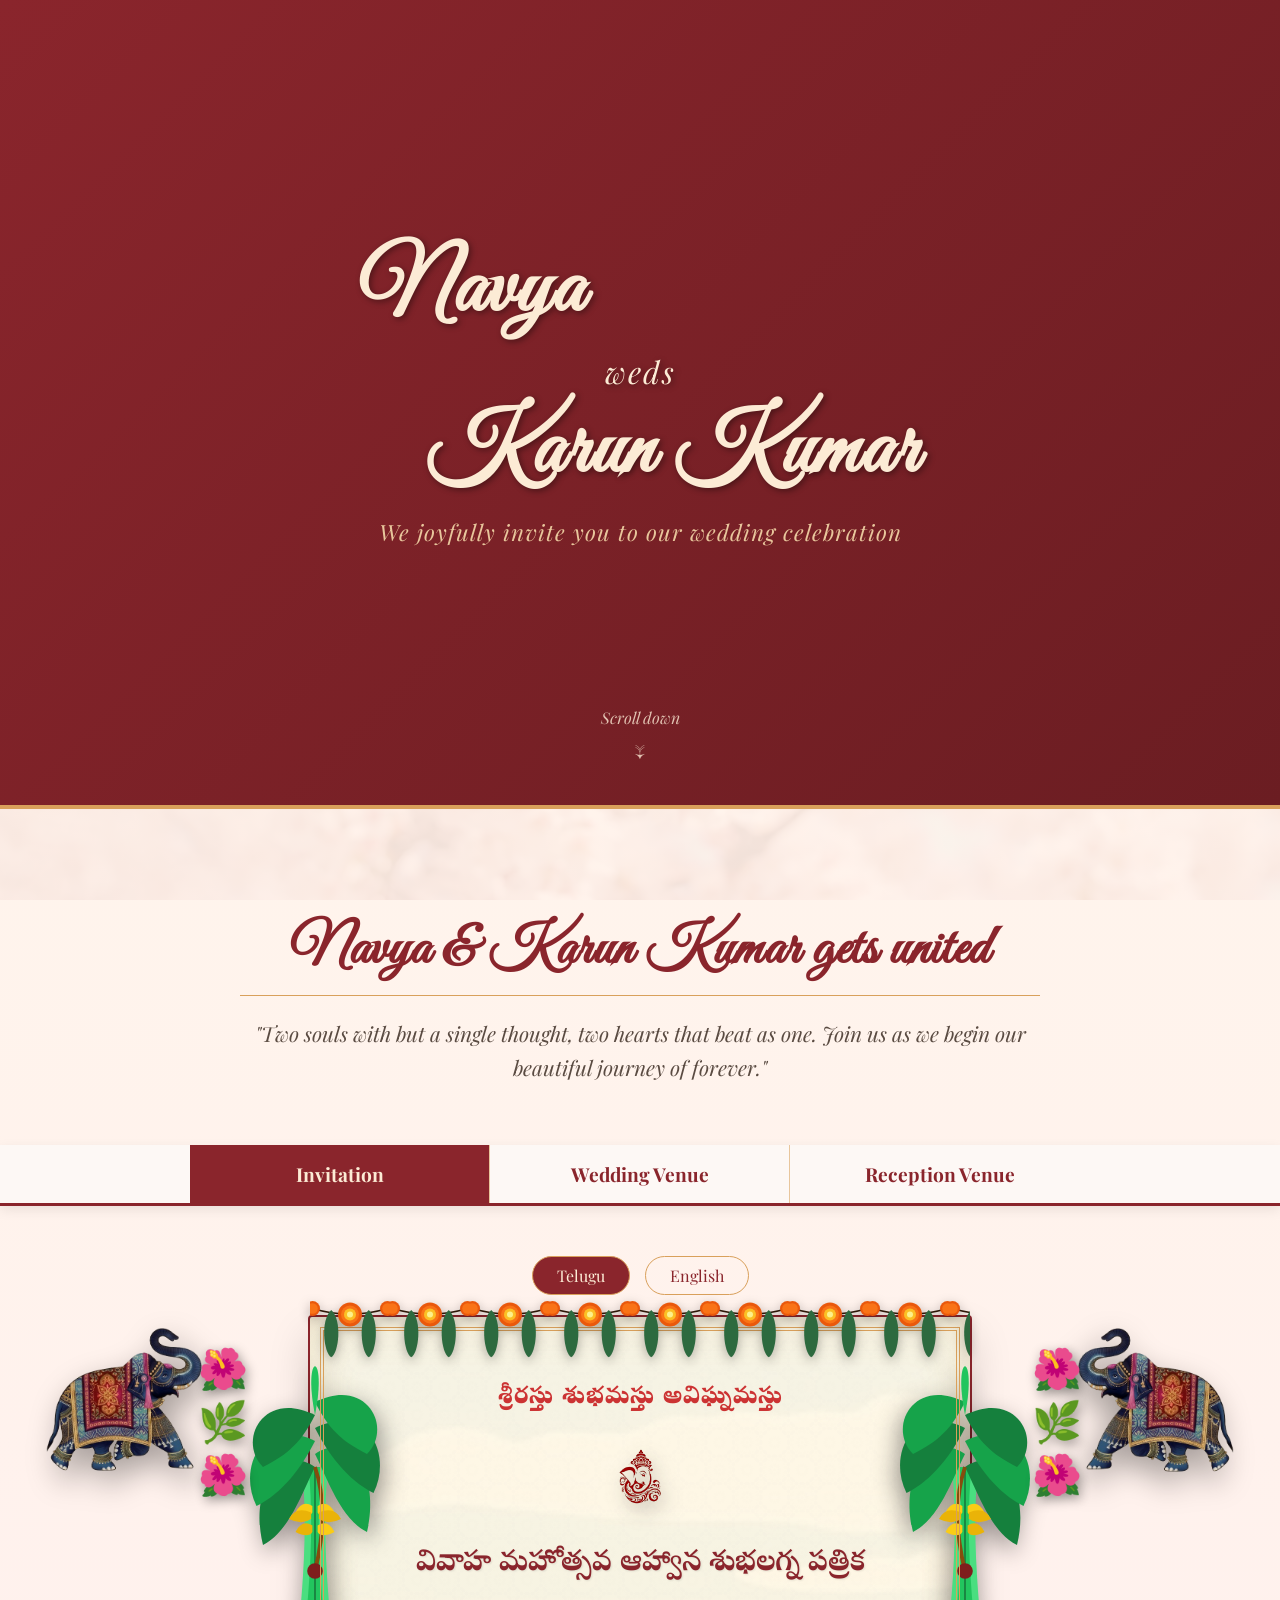
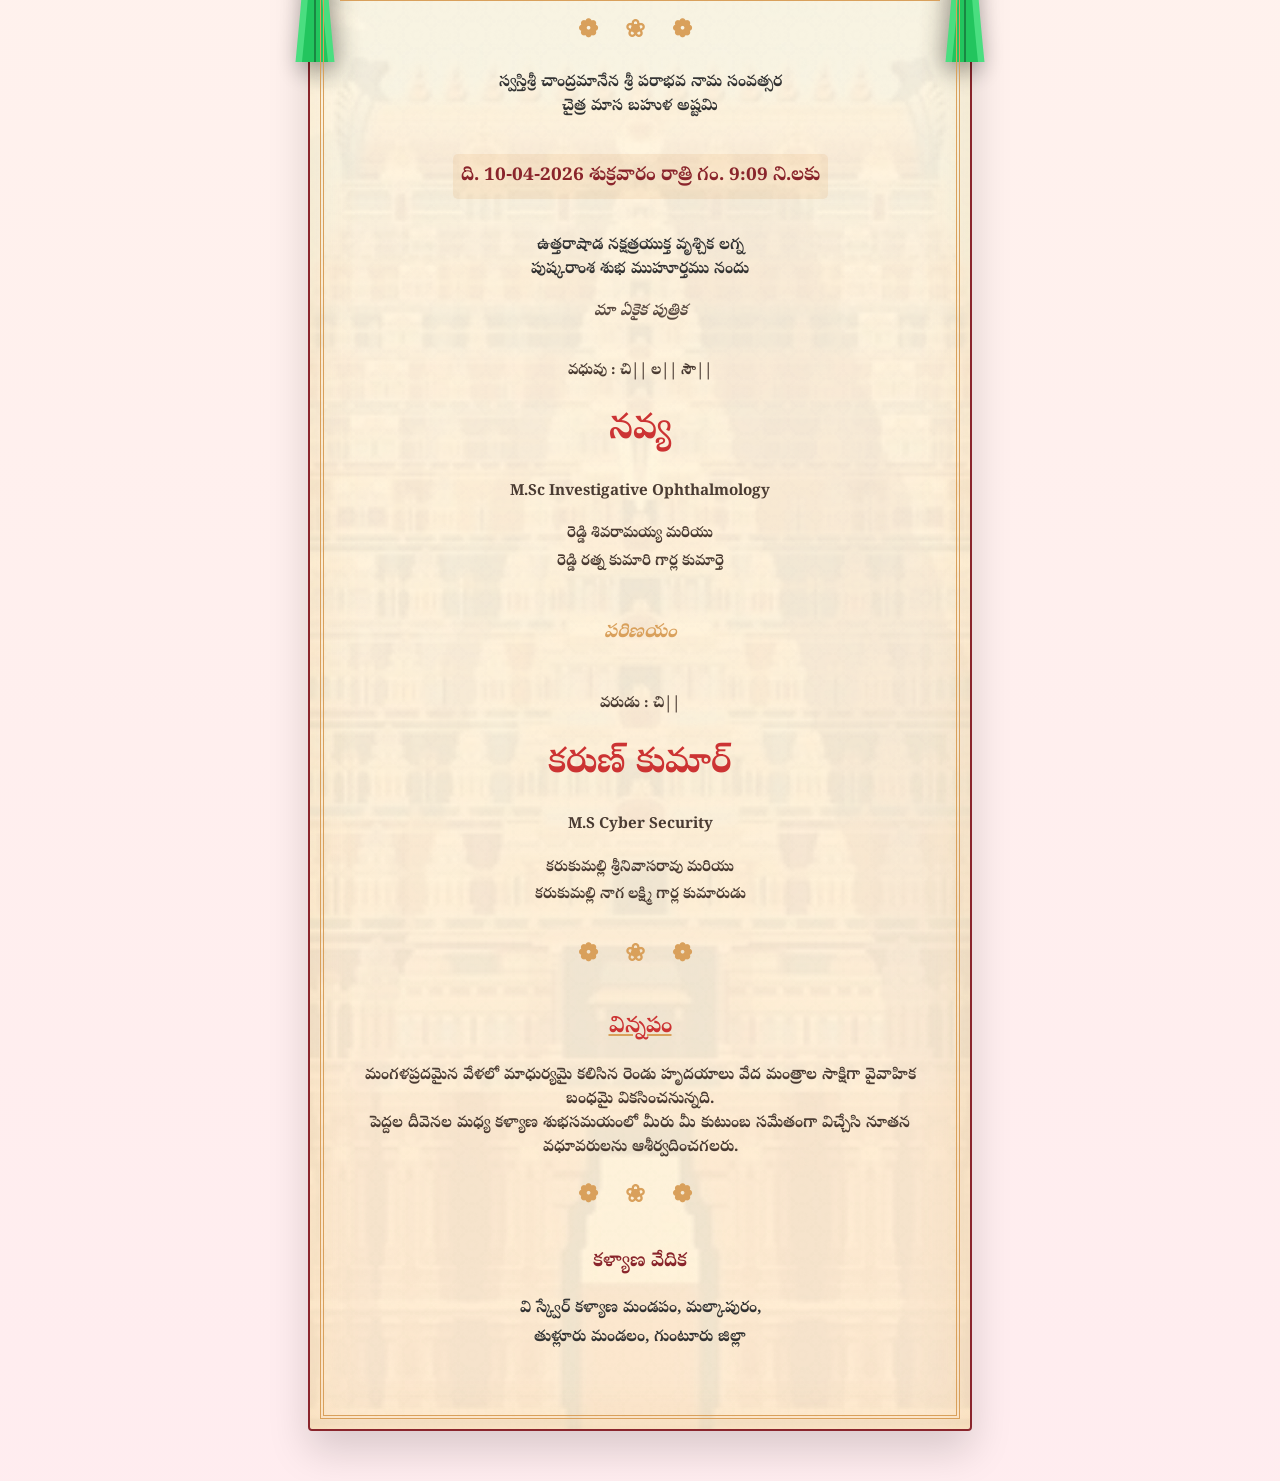
==== commit 4659f27c: "pre final version" ====
--- a/frontend/index.html
+++ b/frontend/index.html
@@ -34,8 +34,8 @@
     <!-- Navigation Tabs -->
     <div class="tabs">
         <button class="tab-button active" onclick="openTab(event, 'Invitation')">Invitation</button>
-        <button class="tab-button" onclick="openTab(event, 'Wedding')">Wedding</button>
-        <button class="tab-button" onclick="openTab(event, 'Reception')">Reception</button>
+        <button class="tab-button" onclick="openTab(event, 'Wedding')">Wedding Venue</button>
+        <button class="tab-button" onclick="openTab(event, 'Reception')">Reception Venue</button>
     </div>
 
     <!-- 1. Invitation Tab -->
@@ -202,22 +202,34 @@
     <!-- 2. Wedding Tab -->
     <div id="Wedding" class="tab-content">
         <div class="details-card">
-            <h2>Wedding Ceremony</h2>
-            <p><strong>Date:</strong> Friday, October 24th, 2026</p>
-            <p><strong>Time:</strong> 10:00 AM Onwards</p>
-            <p><strong>Venue:</strong> The Grand Palace Gardens</p>
-            <p><strong>Address:</strong> 123 Wedding Boulevard, Celebration City</p>
+            <h2>Wedding Venue</h2>
+            <p><strong>Date:</strong> Friday, 10th April 2026</p>
+            <p><strong>Time:</strong> 9:09 PM Onwards</p>
+            <p><strong>Venue:</strong> V Square Kalyana Mandapam</p>
+            <p><strong>Address:</strong> Malkapuram, Thullur Mandal, Guntur District</p>
+            
+            <!-- Embedded Map & Directions -->
+            <div class="map-container">
+                <iframe src="https://maps.google.com/maps?q=V%20Square%20Kalyana%20Mandapam,%20Malkapuram&t=&z=13&ie=UTF8&iwloc=&output=embed" allowfullscreen></iframe>
+            </div>
+            <a href="https://share.google/K741mGAqrmedxRDQ8" target="_blank" class="directions-btn">📍 Get Directions</a>
         </div>
     </div>
 
     <!-- 3. Reception Tab -->
     <div id="Reception" class="tab-content">
         <div class="details-card">
-            <h2>Wedding Reception</h2>
-            <p><strong>Date:</strong> Saturday, October 25th, 2026</p>
-            <p><strong>Time:</strong> 7:00 PM to Midnight</p>
-            <p><strong>Venue:</strong> Royal Banquet Hall</p>
-            <p><strong>Address:</strong> 456 Evening Avenue, Celebration City</p>
+            <h2>Reception Venue</h2>
+            <p><strong>Date:</strong> Sunday, 12th April 2026</p>
+            <p><strong>Time:</strong> 11:00 AM</p>
+            <p><strong>Venue:</strong> KN Convention</p>
+            <p><strong>Address:</strong> beside ayyappa swami temple, ayyappa nagar 3rd line, RTC colony Extn., kakani road, Guntur</p>
+
+            <!-- Embedded Map & Directions -->
+            <div class="map-container">
+                <iframe src="https://maps.google.com/maps?q=KN%20Convention,%20Guntur&t=&z=13&ie=UTF8&iwloc=&output=embed" allowfullscreen></iframe>
+            </div>
+            <a href="https://share.google/2rcWQH2zFfjdvrUL9" target="_blank" class="directions-btn">📍 Get Directions</a>
         </div>
     </div>
 
--- a/frontend/style.css
+++ b/frontend/style.css
@@ -153,13 +153,16 @@
 
 /* Details Card */
 .details-card {
-    background: rgba(255, 255, 255, 0.92); /* Slightly transparent */
+    /* Premium warm ivory gradient with arabesque texture */
+    background: linear-gradient(135deg, rgba(253, 251, 247, 0.96) 0%, rgba(243, 232, 216, 0.96) 100%), url('arabesque.png');
     max-width: 600px;
     margin: 0 auto;
     padding: 40px;
     border-radius: 12px;
-    border: 1px solid #d9a05b; /* Elegant Gold border */
-    box-shadow: 0 8px 24px rgba(138, 37, 44, 0.15);
+    border: 2px solid #8a252c; /* Kumkum border to match the theme */
+    outline: 2px solid #d9a05b; /* Inner gold border */
+    outline-offset: -8px;
+    box-shadow: 0 12px 30px rgba(138, 37, 44, 0.2), inset 0 0 20px rgba(217, 160, 91, 0.15);
     line-height: 1.8;
 }
 h2 {
@@ -502,3 +505,36 @@
 }
 .scroll-roller::before { left: -9px; }
 .scroll-roller::after { right: -9px; }
+
+/* --- VENUE MAPS & BUTTONS --- */
+
+.map-container {
+    margin: 25px 0 20px;
+    border-radius: 12px;
+    overflow: hidden;
+    border: 2px solid #d9a05b;
+    box-shadow: 0 8px 16px rgba(0,0,0,0.1);
+    height: 250px;
+}
+.map-container iframe {
+    width: 100%;
+    height: 100%;
+    border: none;
+}
+.directions-btn {
+    display: inline-block;
+    background-color: #8a252c;
+    color: #fcebd5;
+    padding: 12px 30px;
+    border-radius: 25px;
+    text-decoration: none;
+    font-family: 'Playfair Display', serif;
+    font-size: 1.1em;
+    font-weight: bold;
+    transition: background-color 0.3s, transform 0.3s;
+    box-shadow: 0 4px 8px rgba(138, 37, 44, 0.3);
+}
+.directions-btn:hover {
+    background-color: #6b1d22;
+    transform: translateY(-2px);
+}
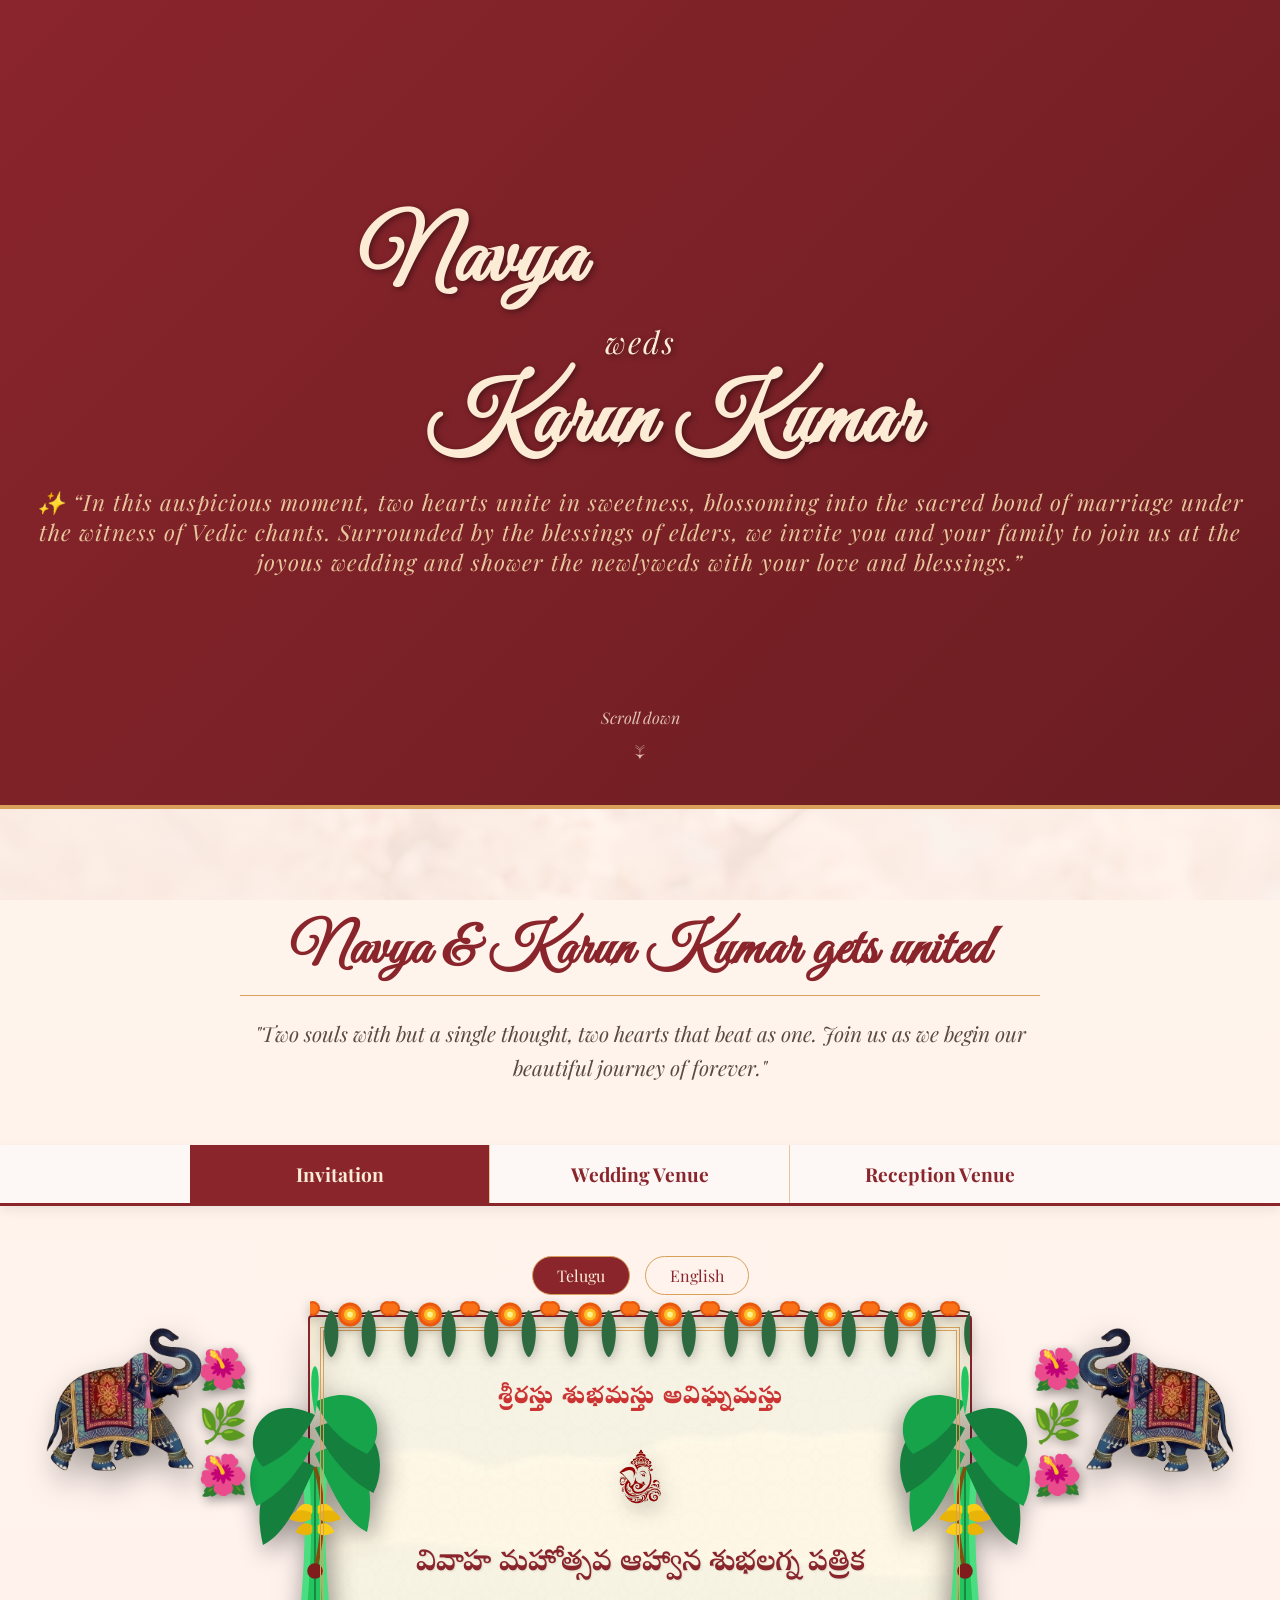
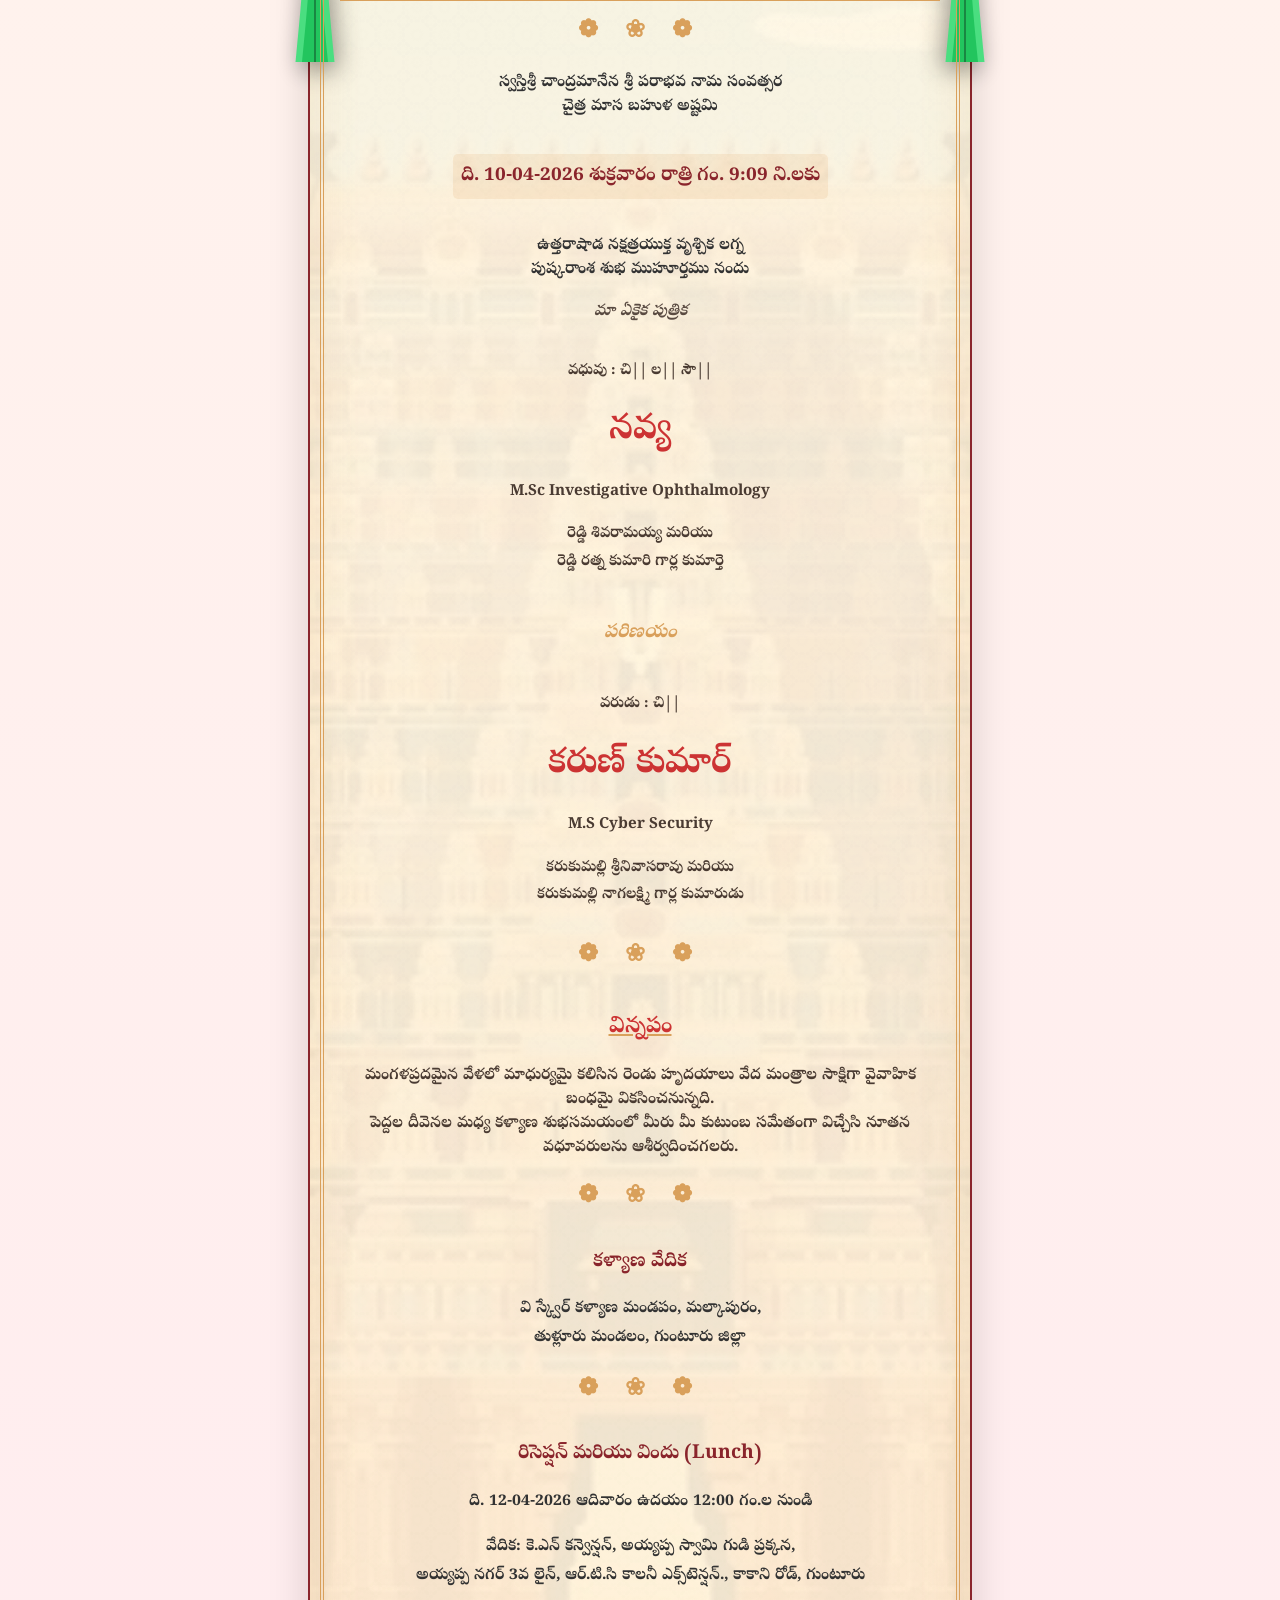
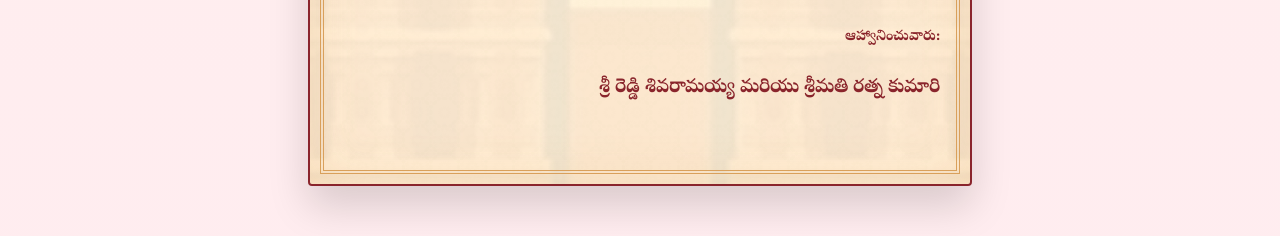
==== commit 01e51457: "final version 2" ====
--- a/frontend/index.html
+++ b/frontend/index.html
@@ -18,7 +18,8 @@
             <span class="weds-text">weds</span>
             <span class="name-right">Karun Kumar</span>
         </h1>
-        <p class="subtitle">We joyfully invite you to our wedding celebration</p>
+        <!-- <p class="subtitle">We joyfully invite you to our wedding celebration</p> -->
+        <p class="subtitle">✨ “In this auspicious moment, two hearts unite in sweetness, blossoming into the sacred bond of marriage under the witness of Vedic chants. Surrounded by the blessings of elders, we invite you and your family to join us at the joyous wedding and shower the newlyweds with your love and blessings.”</p>
         <div class="scroll-prompt">
             <p>Scroll down</p>
             <div class="arrow">↓</div>
@@ -101,7 +102,7 @@
                     <p class="prefix">వరుడు : చి||</p>
                     <h3 class="traditional-name">కరుణ్ కుమార్</h3>
                     <p class="qualification">M.S Cyber Security</p>
-                    <p class="parents">కరుకుమల్లి శ్రీనివాసరావు మరియు<br>కరుకుమల్లి నాగ లక్ష్మి గార్ల కుమారుడు</p>
+                    <p class="parents">కరుకుమల్లి శ్రీనివాసరావు మరియు<br>కరుకుమల్లి నాగలక్ష్మి గార్ల కుమారుడు</p>
                 </div>
             </div>
 
@@ -120,10 +121,25 @@
                 <h4>కళ్యాణ వేదిక</h4>
                 <p>వి స్క్వేర్ కళ్యాణ మండపం, మల్కాపురం,<br>తుళ్లూరు మండలం, గుంటూరు జిల్లా</p>
             </div>
+
+            <div class="floral-divider">❁ ❀ ❁</div>
+
+            <!-- Reception & Lunch -->
+            <div class="reception-section">
+                <h4>రిసెప్షన్ మరియు విందు (Lunch)</h4>
+                <p>ది. 12-04-2026 ఆదివారం ఉదయం 12:00 గం.ల నుండి</p>
+            <p>వేదిక: కె.ఎన్ కన్వెన్షన్, అయ్యప్ప స్వామి గుడి ప్రక్కన,<br>అయ్యప్ప నగర్ 3వ లైన్, ఆర్.టి.సి కాలనీ ఎక్స్‌టెన్షన్., కాకాని రోడ్, గుంటూరు</p>
+            </div>
+
+            <!-- Ahvaninchuvaru -->
+            <div class="inviters-section">
+                <p class="inviters-label">ఆహ్వానించువారు:</p>
+                <p class="inviters-names">శ్రీ రెడ్డి శివరామయ్య మరియు శ్రీమతి రత్న కుమారి</p>
+            </div>
             </div>
 
             <!-- ENGLISH INVITATION -->
-            <div id="lang-en" style="display: none; font-family: 'Playfair Display', serif; font-weight: normal;">
+            <div id="lang-en" style="display: none; font-family: 'Playfair Display', serif; font-weight: bold;">
                 <!-- Scroll Rollers (Top) -->
                 <div class="scroll-roller top-roller"></div>
 
@@ -168,8 +184,15 @@
 
                 <!-- Venue -->
                 <div class="venue-section" style="margin-bottom: 20px;">
-                    <h4 style="font-family: 'Playfair Display', serif; font-weight: bold;">Venue</h4>
+                    <h4 style="font-family: 'Playfair Display', serif; font-weight: bold;">Wedding Venue</h4>
                     <p>V Square Kalyana Mandapam, Malkapuram,<br>Thullur Mandal, Guntur District</p>
+                </div>
+
+                <!-- Reception & Lunch -->
+                <div class="reception-section" style="margin-bottom: 20px;">
+                    <h4 style="font-family: 'Playfair Display', serif; font-weight: bold;">Reception & Lunch</h4>
+                    <p style="font-family: 'Playfair Display', serif;">Sunday, 12th April 2026 from 12:00 noon</p>
+                    <p>Venue: KN Convention, beside Ayyappa Swamy temple,<br>Ayyappa Nagar 3rd line, RTC Colony Extn., Kakani Road, Guntur</p>
                 </div>
 
                 <!-- Compliments -->
@@ -204,7 +227,7 @@
         <div class="details-card">
             <h2>Wedding Venue</h2>
             <p><strong>Date:</strong> Friday, 10th April 2026</p>
-            <p><strong>Time:</strong> 9:09 PM Onwards</p>
+            <p><strong>Muhurtham Time:</strong> 9:09 PM</p>
             <p><strong>Venue:</strong> V Square Kalyana Mandapam</p>
             <p><strong>Address:</strong> Malkapuram, Thullur Mandal, Guntur District</p>
             
--- a/frontend/style.css
+++ b/frontend/style.css
@@ -196,6 +196,11 @@
 .lang-btn.active, .lang-btn:hover {
     background: #8a252c;
     color: #fcebd5;
+}
+
+/* Smooth fade animation for language switching */
+#lang-te, #lang-en {
+    animation: fadeEffect 0.6s ease-out;
 }
 
 /* Wrapper to keep elephants with Patrika */
@@ -339,10 +344,24 @@
     padding: 0 20px;
 }
 
-.venue-section h4 {
+.venue-section h4, .reception-section h4 {
     color: #8a252c;
     font-size: 1.2em;
     margin-bottom: 5px;
+}
+
+.inviters-section {
+    text-align: right;
+    margin-top: 35px;
+    color: #8a252c;
+}
+.inviters-label {
+    font-size: 0.9em;
+    margin-bottom: 5px;
+}
+.inviters-names {
+    font-size: 1.2em;
+    font-weight: bold;
 }
 
 /* --- TRADITIONAL DECORATIONS (Toranam, Banana Stems & Elephants) --- */
@@ -442,7 +461,7 @@
 
 .english-name {
     font-family: 'Great Vibes', cursive;
-    font-weight: normal;
+    font-weight: bold;
     font-size: 3.2em;
     color: #cc3333;
     margin: 5px 0;
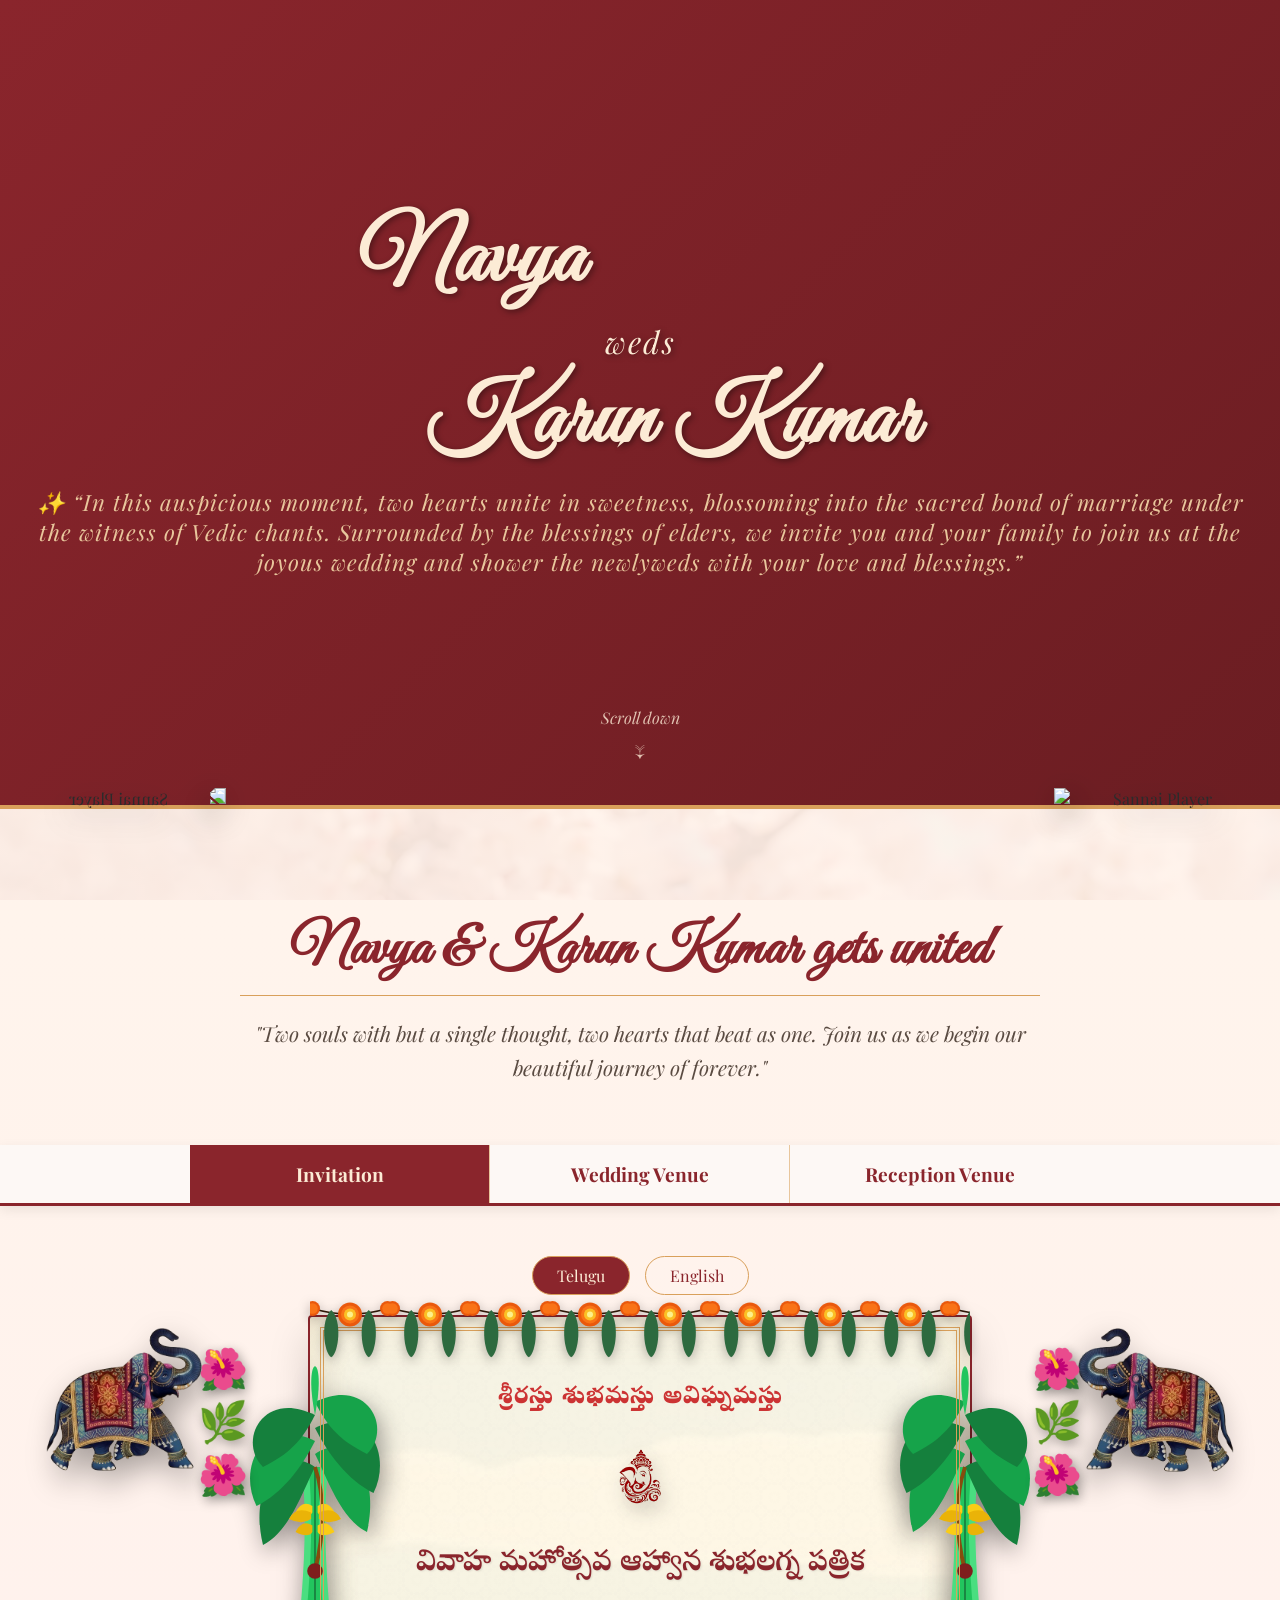
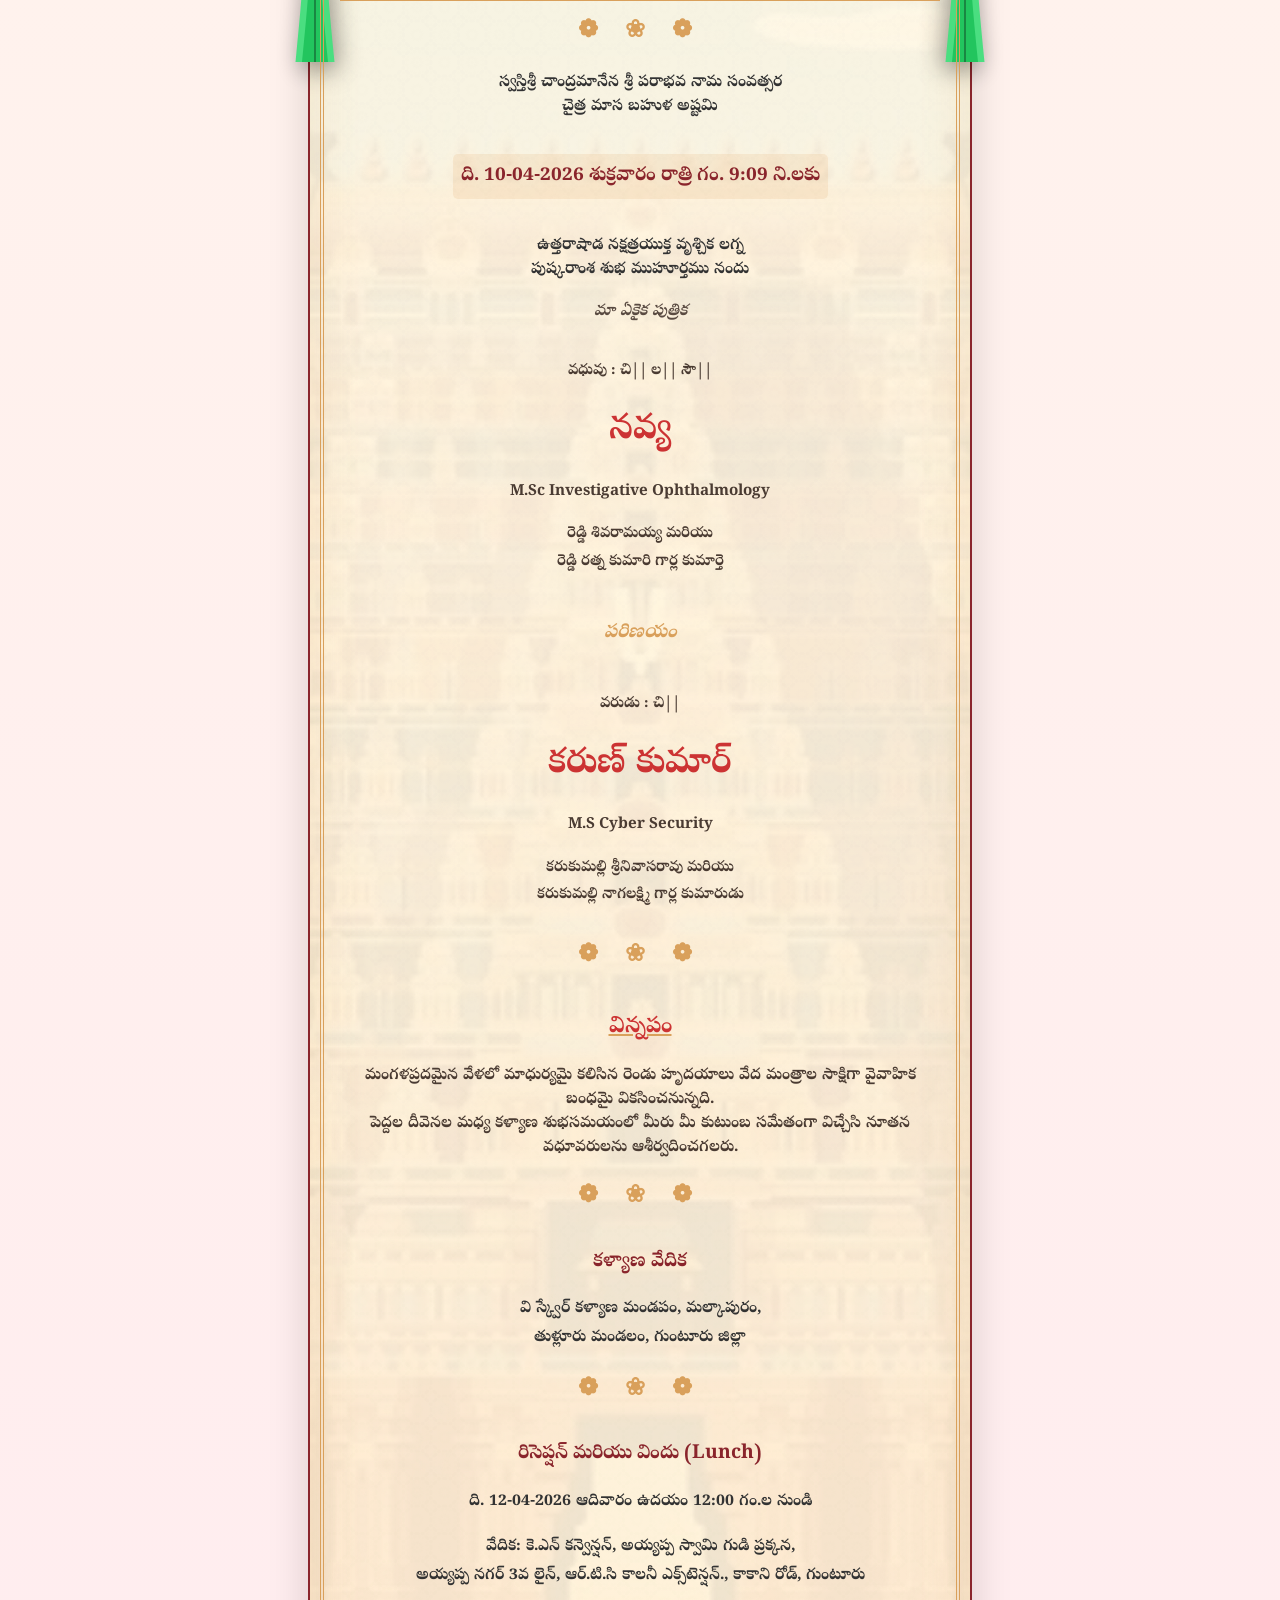
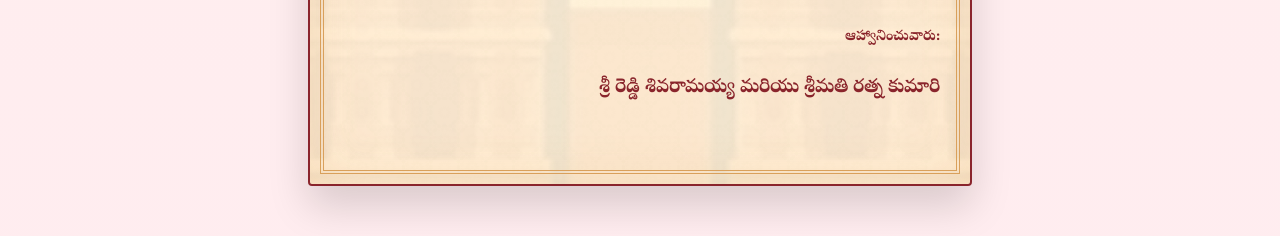
==== commit a30adeab: "final version 2" ====
--- a/frontend/index.html
+++ b/frontend/index.html
@@ -13,6 +13,25 @@
 
     <!-- Main Header / Invitation Landing -->
     <header class="hero">
+        <!-- Traditional Musicians -->
+        <img src="sannai.png" class="musician musician-left" alt="Sannai Player">
+        
+        <!-- Music Notes Animation for Sannai -->
+        <div class="music-notes left-notes">
+            <span class="note note-1">🎵</span>
+            <span class="note note-2">🎶</span>
+            <span class="note note-3">🎵</span>
+        </div>
+
+        <img src="sannai.png" class="musician musician-right" alt="Sannai Player">
+
+        <!-- Music Notes Animation for Right Musician -->
+        <div class="music-notes right-notes">
+            <span class="note note-1">🎵</span>
+            <span class="note note-2">🎶</span>
+            <span class="note note-3">🎵</span>
+        </div>
+
         <h1>
             <span class="name-left">Navya</span>
             <span class="weds-text">weds</span>
--- a/frontend/style.css
+++ b/frontend/style.css
@@ -81,6 +81,71 @@
     0%, 20%, 50%, 80%, 100% { transform: translateY(0); }
     40% { transform: translateY(-10px); }
     60% { transform: translateY(-5px); }
+}
+
+/* Traditional Musicians in Hero Section */
+.musician {
+    position: absolute;
+    bottom: -4px; /* Stand exactly on the gold border */
+    width: 200px; /* Grand and clearly visible */
+    height: auto;
+    /* Advanced photorealistic lighting to match other elements */
+    filter: drop-shadow(6px 10px 15px rgba(0,0,0,0.4)) contrast(1.1);
+    z-index: 5;
+}
+.musician-left {
+    left: 2%;
+    transform: scaleX(-1); /* Flips the left image to face the center */
+}
+.musician-right {
+    right: 2%;
+}
+@media (max-width: 900px) {
+    .musician { width: 120px; bottom: 0; }
+}
+
+/* --- Music Notes Animation --- */
+.music-notes {
+    position: absolute;
+    z-index: 10;
+    pointer-events: none;
+}
+.left-notes {
+    /* Positions the notes right at the tip of the flipped Sannai horn */
+    bottom: 250px; /* Moved higher up to match the tall Sannai horn */
+    left: calc(2% + 170px); /* Shifted right to match the backward curve */
+}
+.right-notes {
+    /* Positions the notes right at the tip of the un-flipped Sannai horn */
+    bottom: 250px; 
+    right: calc(2% + 170px);
+}
+.right-notes .note-1 { left: auto; right: 0px; }
+.right-notes .note-2 { left: auto; right: 25px; }
+.right-notes .note-3 { left: auto; right: 50px; }
+.note {
+    position: absolute;
+    font-size: 2em;
+    color: #fcebd5; /* Matches the Champagne Gold theme */
+    opacity: 0;
+    animation: floatUp 3s infinite ease-in-out;
+    text-shadow: 1px 1px 3px rgba(0,0,0,0.3);
+}
+.note-1 { animation-delay: 0s; left: 0px; }
+.note-2 { animation-delay: 1s; left: 25px; font-size: 1.5em; }
+.note-3 { animation-delay: 2s; left: 50px; font-size: 2.2em; }
+
+@keyframes floatUp {
+    0% { transform: translateY(0) scale(0.8) rotate(0deg); opacity: 0; }
+    20% { opacity: 1; }
+    50% { transform: translateY(-40px) scale(1.1) rotate(15deg); }
+    80% { opacity: 0.8; }
+    100% { transform: translateY(-80px) scale(1.2) rotate(-15deg); opacity: 0; }
+}
+@media (max-width: 900px) {
+    .left-notes { bottom: 150px; left: calc(2% + 95px); } /* Adjusted for mobile scale */
+    .right-notes { bottom: 150px; right: calc(2% + 95px); }
+    .note { font-size: 1.5em; }
 }
 
 /* United Section & Quotes */
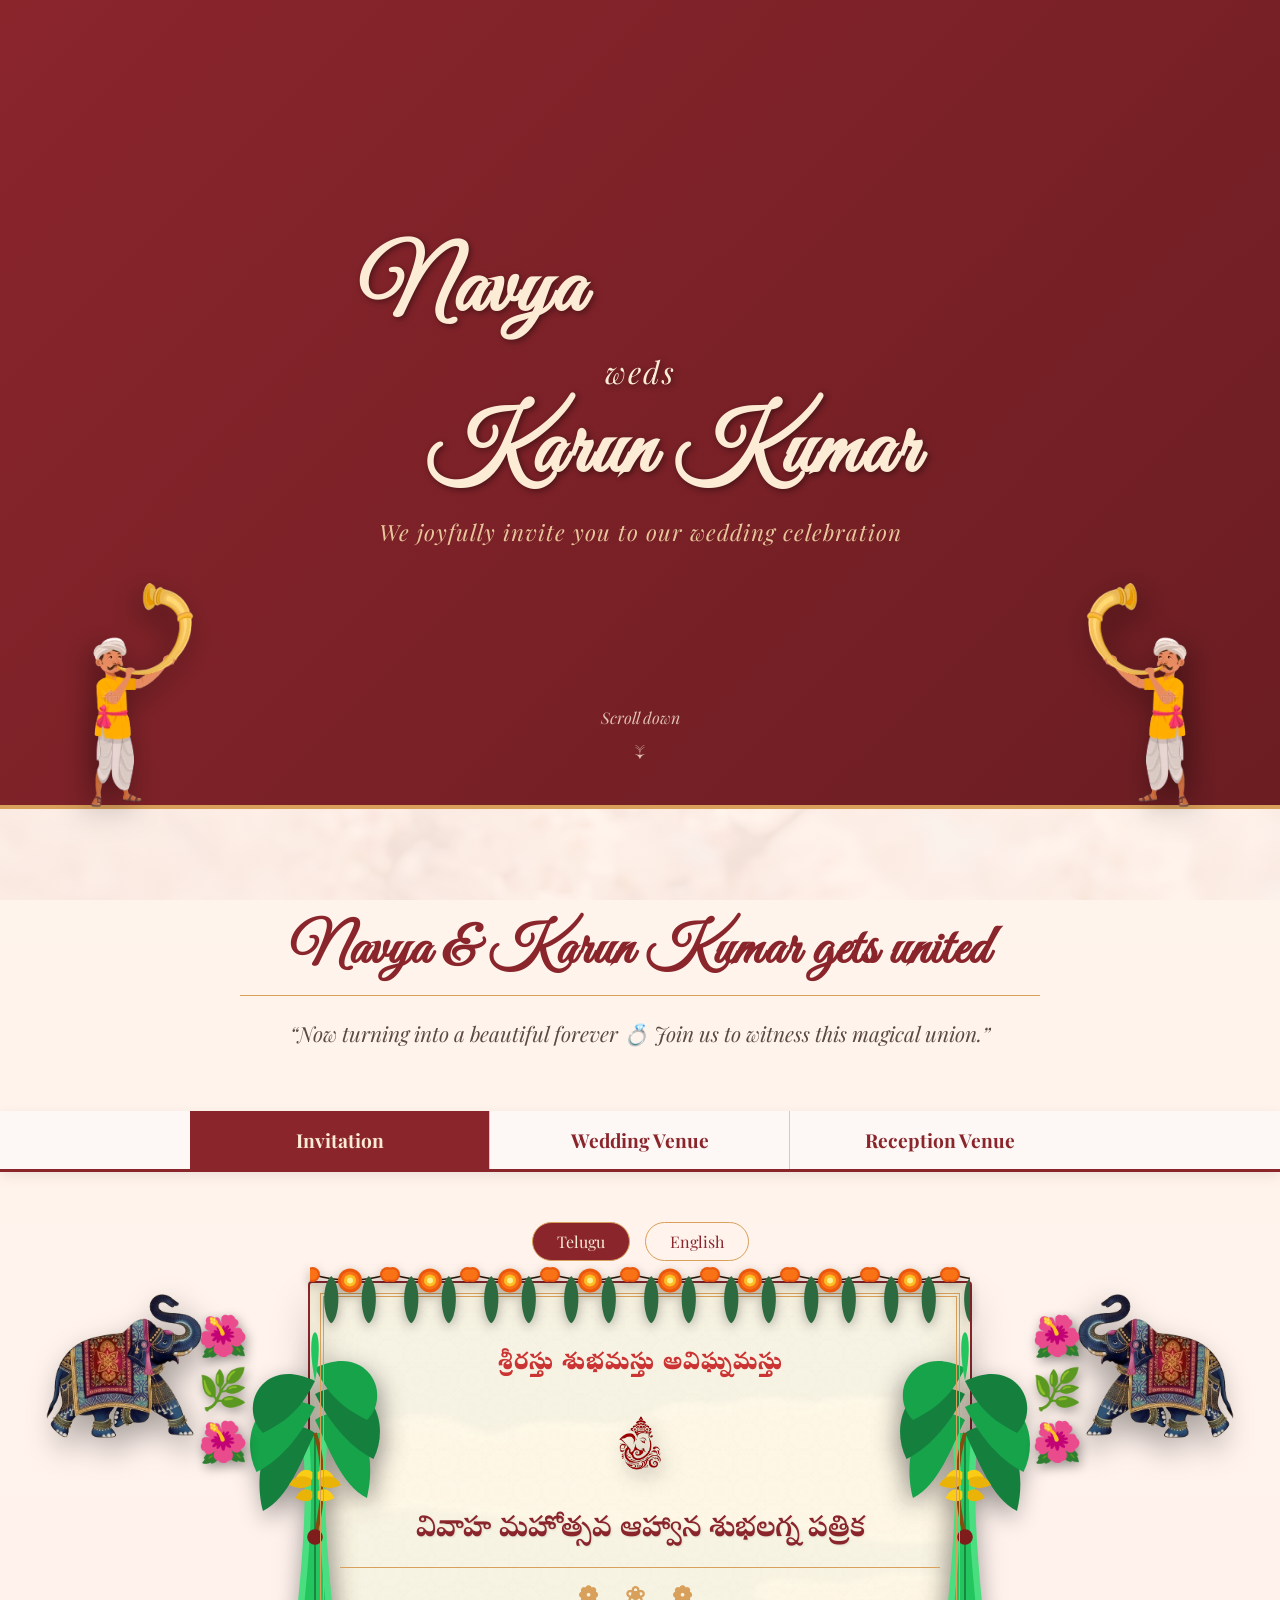
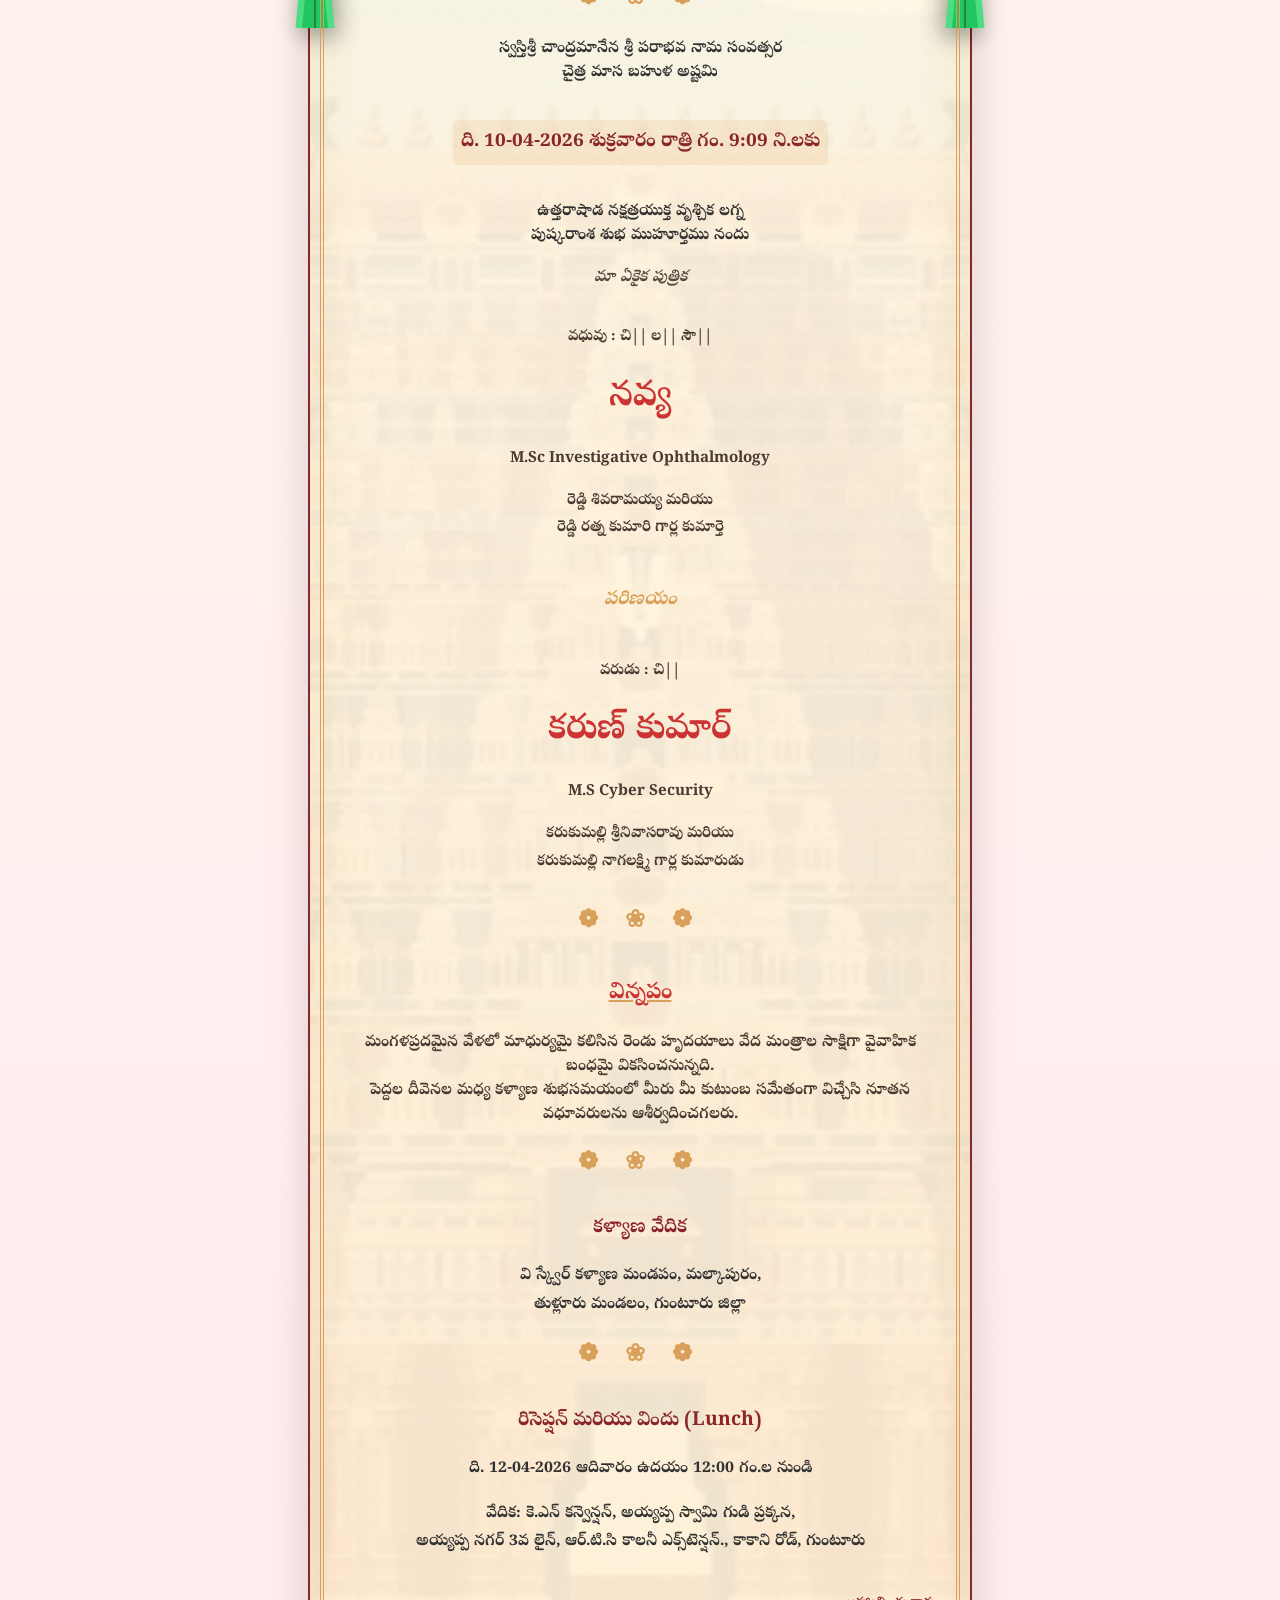
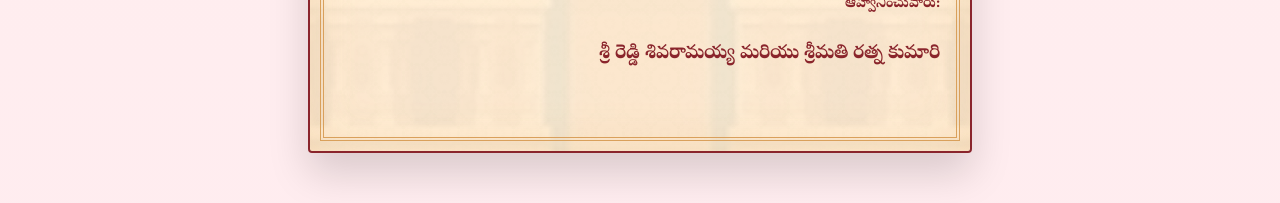
==== commit 03063888: "final version 2.1" ====
--- a/frontend/index.html
+++ b/frontend/index.html
@@ -37,8 +37,8 @@
             <span class="weds-text">weds</span>
             <span class="name-right">Karun Kumar</span>
         </h1>
-        <!-- <p class="subtitle">We joyfully invite you to our wedding celebration</p> -->
-        <p class="subtitle">✨ “In this auspicious moment, two hearts unite in sweetness, blossoming into the sacred bond of marriage under the witness of Vedic chants. Surrounded by the blessings of elders, we invite you and your family to join us at the joyous wedding and shower the newlyweds with your love and blessings.”</p>
+        <p class="subtitle">We joyfully invite you to our wedding celebration</p>
+        <!-- <p class="subtitle">✨ “In this auspicious moment, two hearts unite in sweetness, blossoming into the sacred bond of marriage under the witness of Vedic chants. Surrounded by the blessings of elders, we invite you and your family to join us at the joyous wedding and shower the newlyweds with your love and blessings.”</p> -->
         <div class="scroll-prompt">
             <p>Scroll down</p>
             <div class="arrow">↓</div>
@@ -48,7 +48,8 @@
     <!-- Beautiful Lines & United Section -->
     <section class="united-section">
         <h2 class="united-text">Navya & Karun Kumar gets united</h2>
-        <p class="wedding-quote">"Two souls with but a single thought, two hearts that beat as one. Join us as we begin our beautiful journey of forever."</p>
+        <p class="wedding-quote">“Now turning into a beautiful forever 💍
+Join us to witness this magical union.”</p>
     </section>
 
     <!-- Navigation Tabs -->
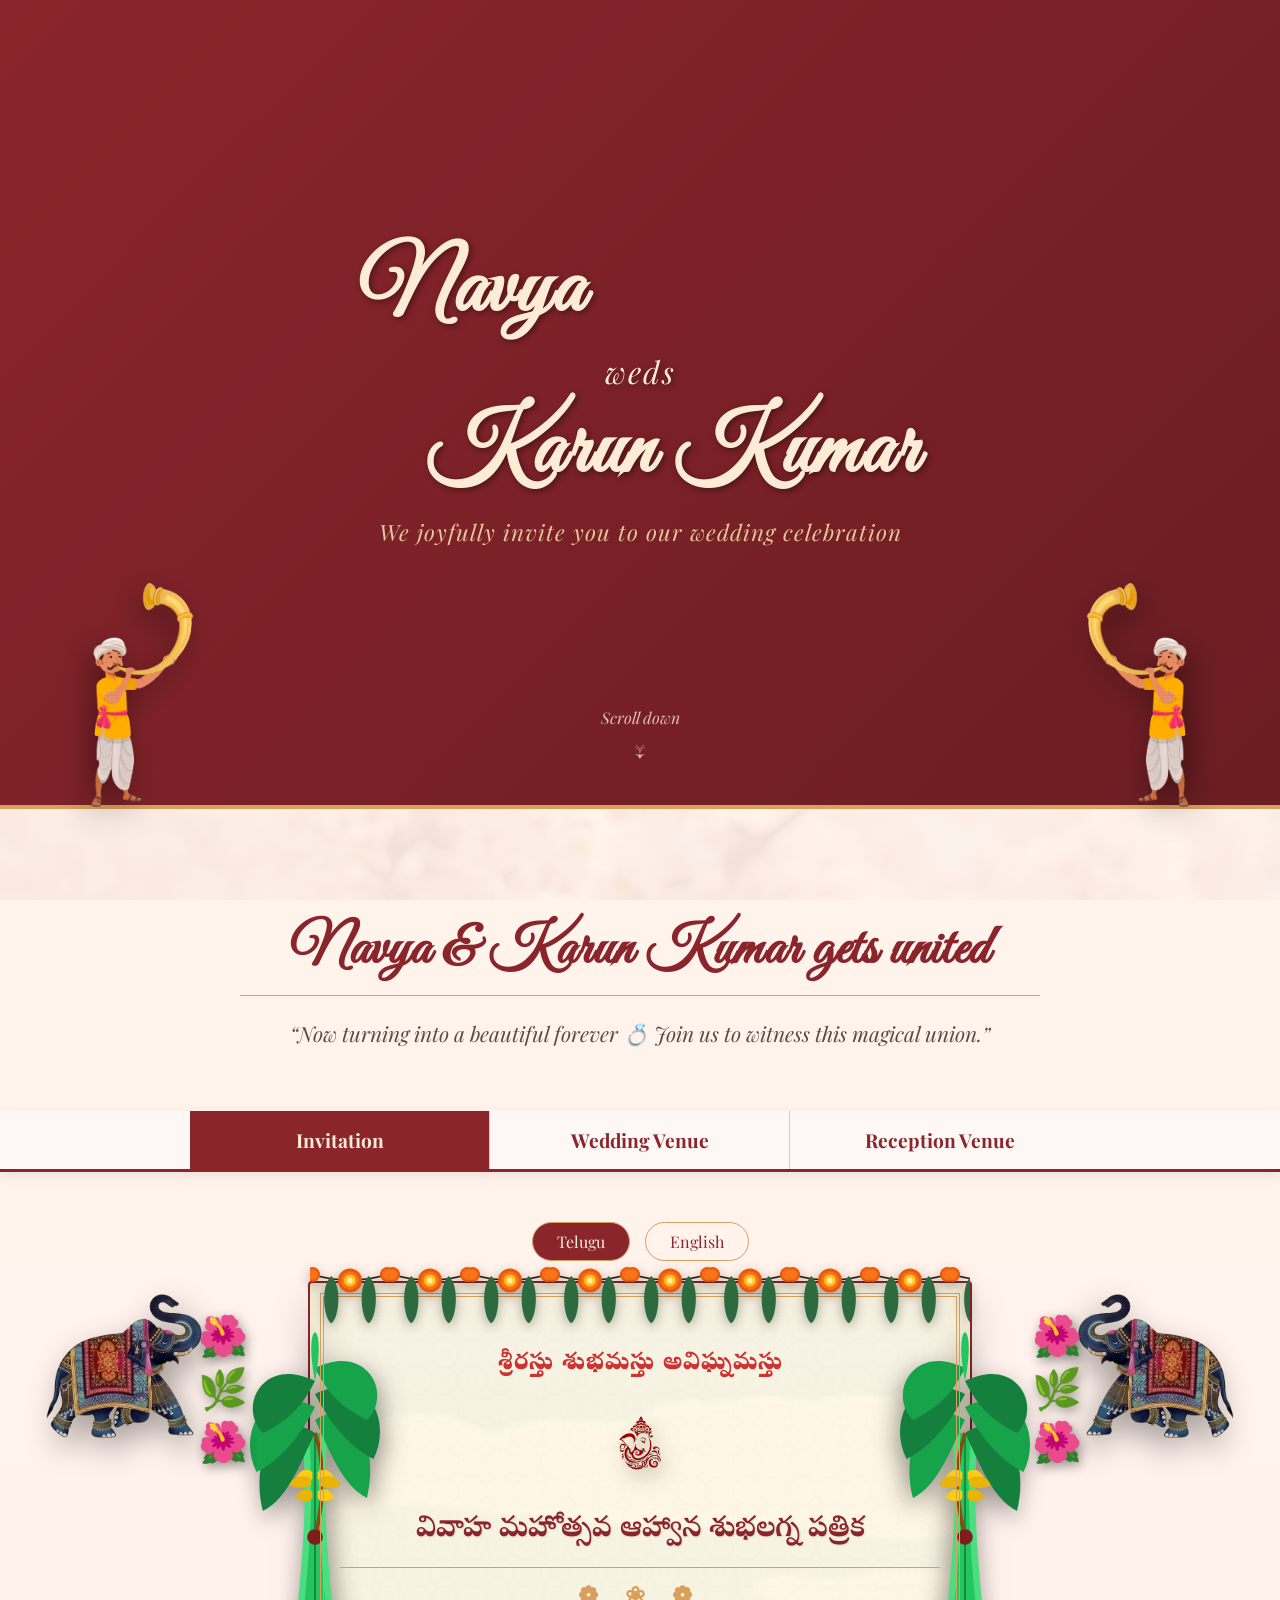
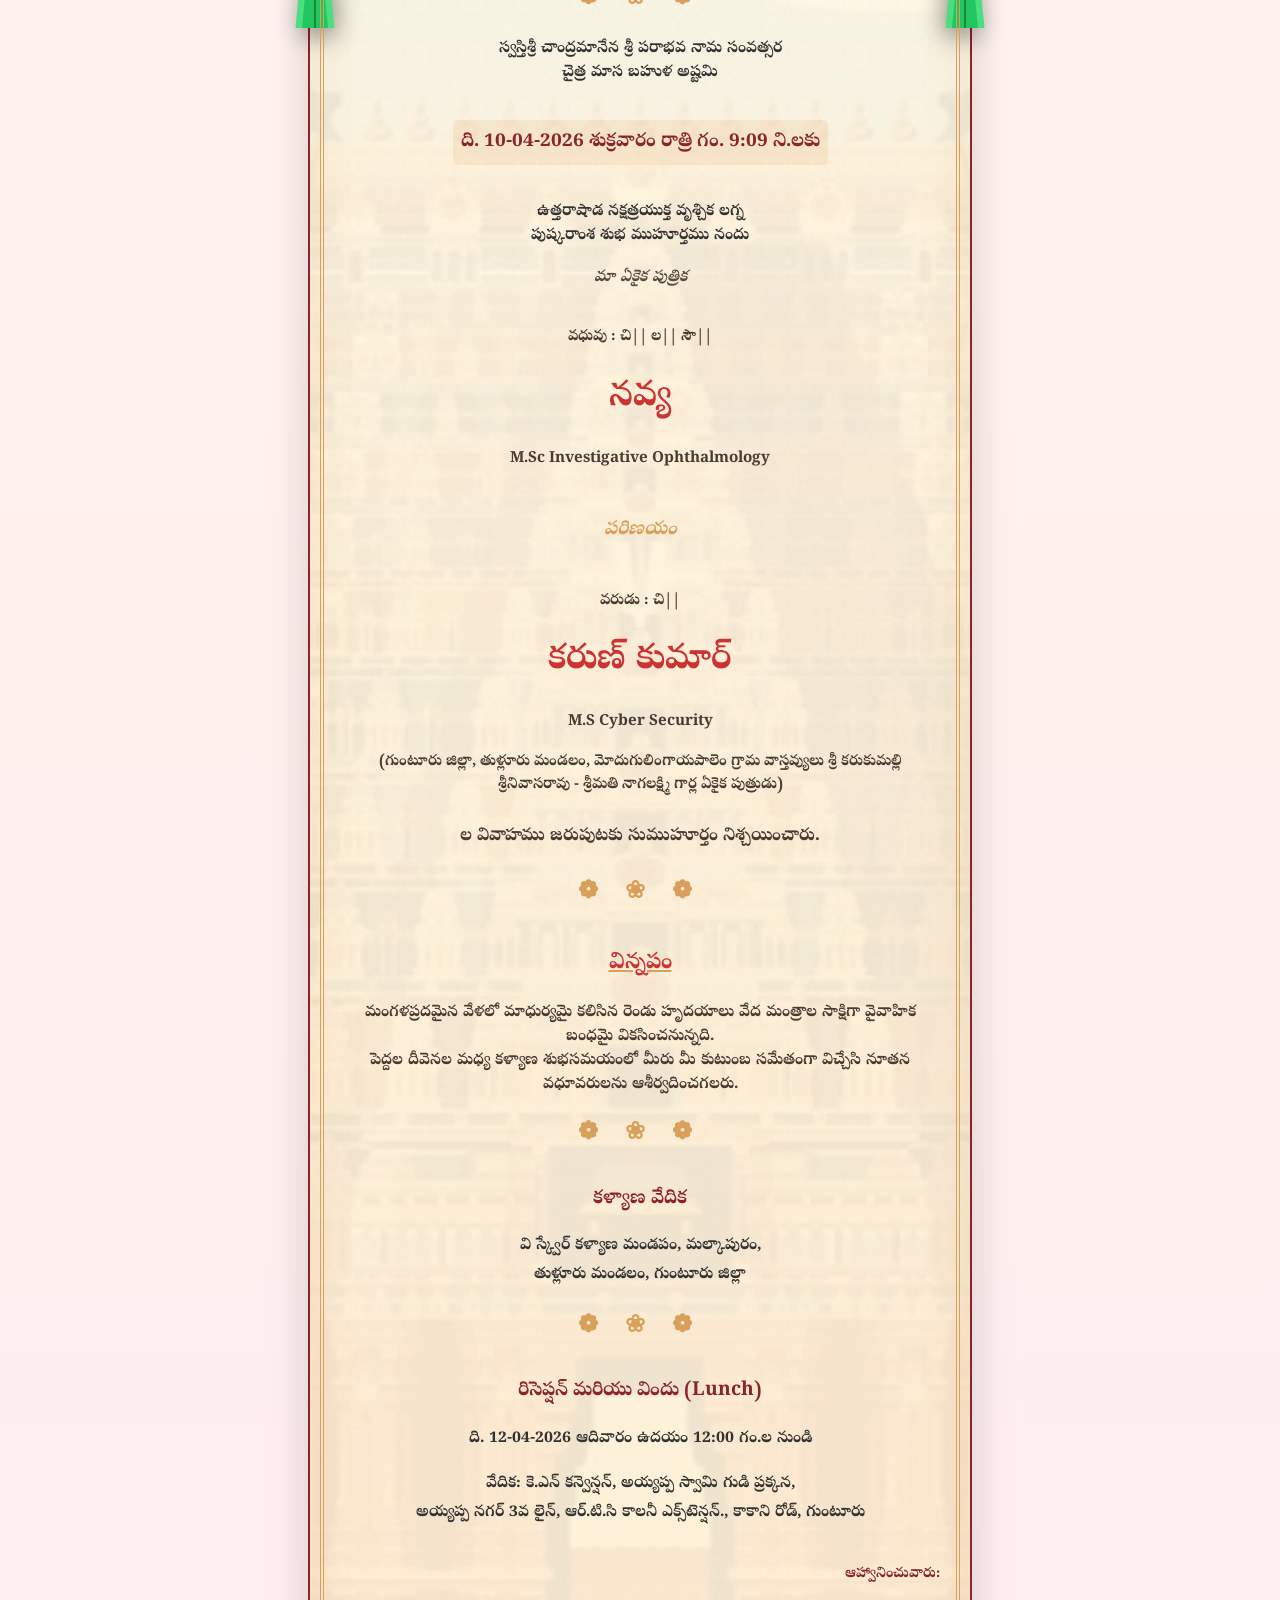
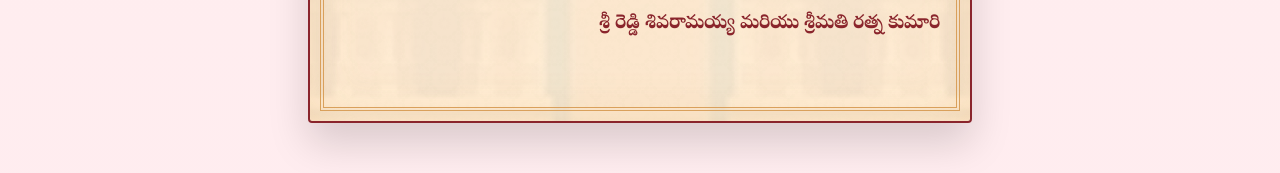
==== commit b2daf511: "added groom parents address" ====
--- a/frontend/index.html
+++ b/frontend/index.html
@@ -113,7 +113,6 @@
                     <p class="prefix">వధువు : చి|| ల|| సౌ||</p>
                     <h3 class="traditional-name">నవ్య</h3>
                     <p class="qualification">M.Sc Investigative Ophthalmology</p>
-                    <p class="parents">రెడ్డి శివరామయ్య మరియు<br>రెడ్డి రత్న కుమారి గార్ల కుమార్తె</p>
                 </div>
                 
                 <div class="parinayam">పరిణయం</div>
@@ -122,9 +121,11 @@
                     <p class="prefix">వరుడు : చి||</p>
                     <h3 class="traditional-name">కరుణ్ కుమార్</h3>
                     <p class="qualification">M.S Cyber Security</p>
-                    <p class="parents">కరుకుమల్లి శ్రీనివాసరావు మరియు<br>కరుకుమల్లి నాగలక్ష్మి గార్ల కుమారుడు</p>
-                </div>
-            </div>
+                    <p class="parents" style="line-height: 1.5; padding: 0 10px;">(గుంటూరు జిల్లా, తుళ్లూరు మండలం, మోదుగులింగాయపాలెం గ్రామ వాస్తవ్యులు శ్రీ కరుకుమల్లి శ్రీనివాసరావు - శ్రీమతి నాగలక్ష్మి గార్ల ఏకైక పుత్రుడు)</p>
+                </div>
+            </div>
+
+            <p style="color: #4a3b32; font-size: 1.1em; margin-top: 5px; font-weight: bold;">ల వివాహము జరుపుటకు సుముహూర్తం నిశ్చయించారు.</p>
 
             <div class="floral-divider">❁ ❀ ❁</div>
 
@@ -181,7 +182,6 @@
                         <p class="prefix">Chi. La. Sou.</p>
                         <h3 class="english-name">Navya</h3>
                         <p class="qualification">M.Sc Investigative Ophthalmology</p>
-                        <p class="parents">D/o Reddy Sivaramaiah and<br>Reddy Ratna Kumari</p>
                     </div>
                     
                     <div class="parinayam" style="font-family: 'Great Vibes', cursive; font-size: 2.2em; text-transform: lowercase;">with</div>
